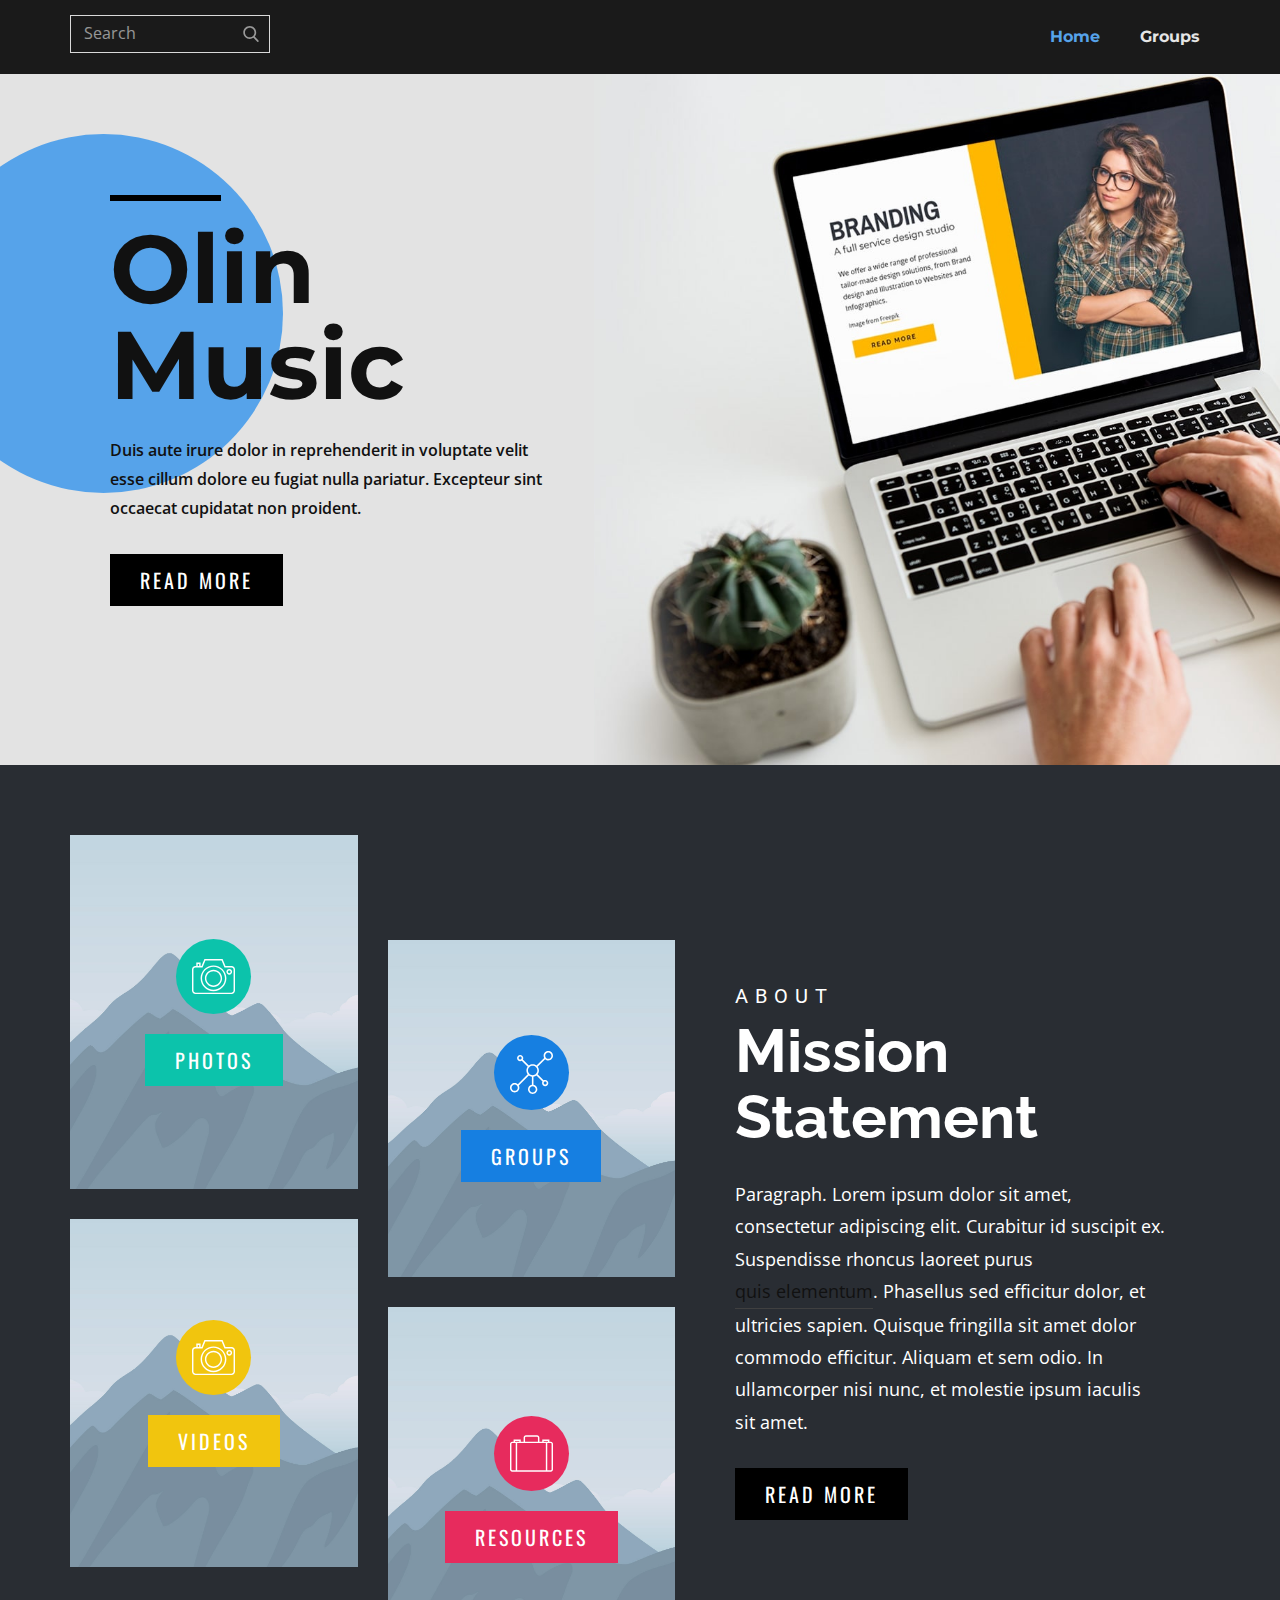
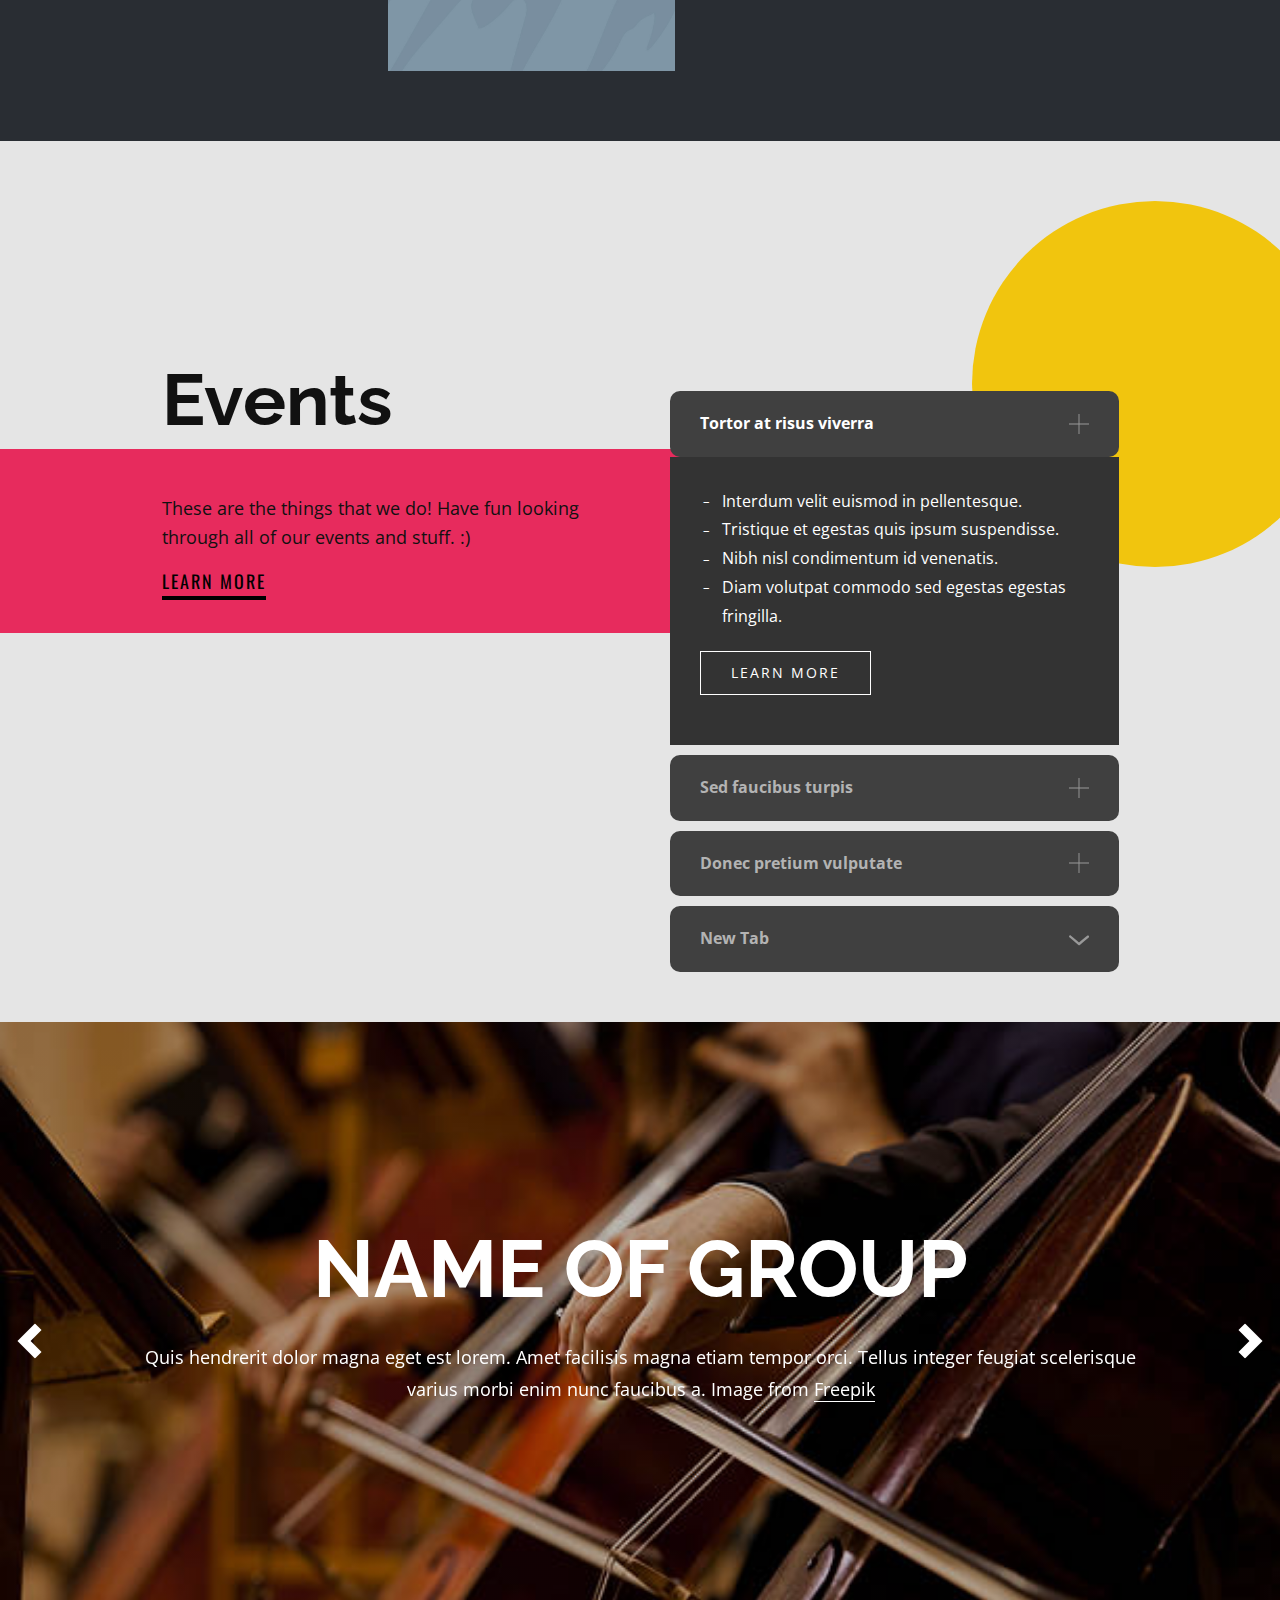
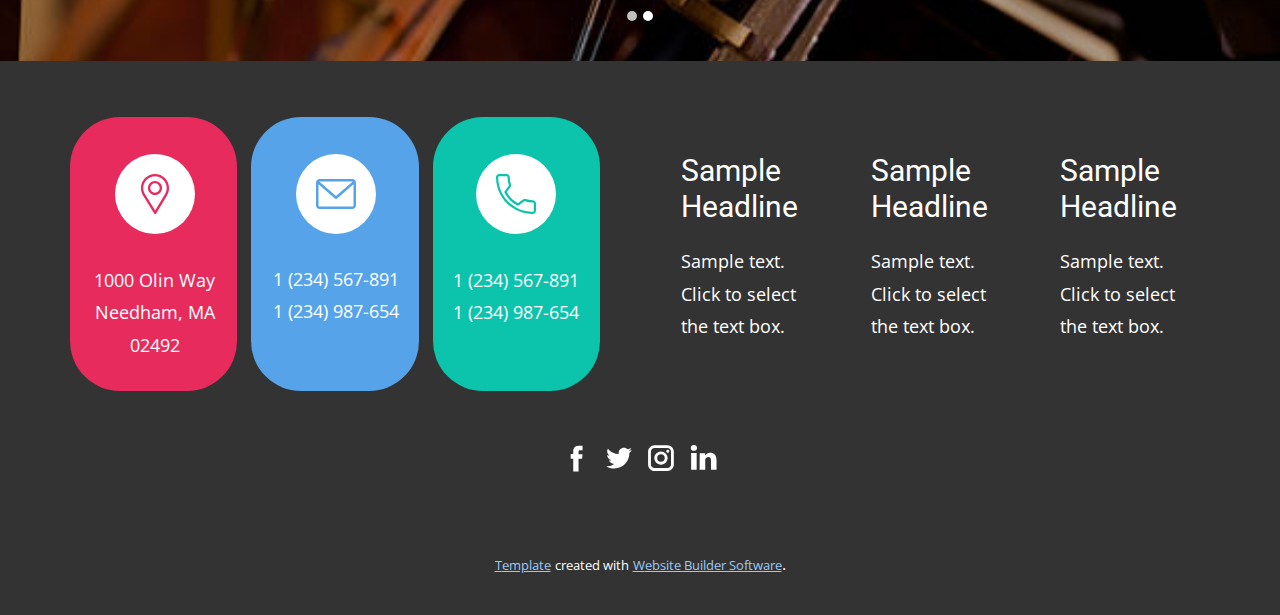
==== index.html @ 39eefe6f "Initialize website." ====
<!DOCTYPE html>
<html style="font-size: 16px;">
  <head>
    <meta name="viewport" content="width=device-width, initial-scale=1.0">
    <meta charset="utf-8">
    <meta name="keywords" content="Design Studio, Need Amazing Design?, Web Development &amp; Design, our perfect team, Branding, About&nbsp;Studio, Contact Us">
    <meta name="description" content="">
    <meta name="page_type" content="np-template-header-footer-from-plugin">
    <title>Home</title>
    <link rel="stylesheet" href="nicepage.css" media="screen">
<link rel="stylesheet" href="Home.css" media="screen">
    <script class="u-script" type="text/javascript" src="jquery.js" defer=""></script>
    <script class="u-script" type="text/javascript" src="nicepage.js" defer=""></script>
    <meta name="generator" content="Nicepage 3.16.1, nicepage.com">
    <link id="u-theme-google-font" rel="stylesheet" href="https://fonts.googleapis.com/css?family=Roboto:100,100i,300,300i,400,400i,500,500i,700,700i,900,900i|Open+Sans:300,300i,400,400i,600,600i,700,700i,800,800i">
    <link id="u-page-google-font" rel="stylesheet" href="https://fonts.googleapis.com/css?family=Montserrat:100,100i,200,200i,300,300i,400,400i,500,500i,600,600i,700,700i,800,800i,900,900i|Oswald:200,300,400,500,600,700|Raleway:100,100i,200,200i,300,300i,400,400i,500,500i,600,600i,700,700i,800,800i,900,900i">
    
    
    
    
    
    <script type="application/ld+json">{
		"@context": "http://schema.org",
		"@type": "Organization",
		"name": "Olin Music Site",
		"url": "index.html",
		"sameAs": [
				"https://www.facebook.com/OlinCollege/",
				"https://twitter.com/OlinCollege?ref_src=twsrc%5Egoogle%7Ctwcamp%5Eserp%7Ctwgr%5Eauthor",
				"https://www.instagram.com/olincollege/?hl=en",
				"https://www.linkedin.com/school/olincollege/"
		]
}</script>
    <meta property="og:title" content="Home">
    <meta property="og:type" content="website">
    <meta name="theme-color" content="#167fe1">
    <link rel="canonical" href="index.html">
    <meta property="og:url" content="index.html">
    <meta name="twitter:site" content="@">
    <meta name="twitter:card" content="summary_large_image">
    <meta name="twitter:title" content="Home">
    <meta name="twitter:description" content="Olin Music Site">
  </head>
  <body data-home-page="Home.html" data-home-page-title="Home" class="u-body"><header class="u-align-center-xs u-clearfix u-grey-90 u-header u-sticky u-header" id="sec-246e"><div class="u-clearfix u-sheet u-valign-middle-xs u-sheet-1">
        <form action="#" method="get" class="u-border-1 u-border-grey-15 u-search u-search-right u-search-1">
          <button class="u-search-button" type="submit">
            <span class="u-search-icon u-spacing-10 u-text-grey-40">
              <svg class="u-svg-link" preserveAspectRatio="xMidYMin slice" viewBox="0 0 56.966 56.966" style=""><use xmlns:xlink="http://www.w3.org/1999/xlink" xlink:href="#svg-b04b"></use></svg>
              <svg xmlns="http://www.w3.org/2000/svg" xmlns:xlink="http://www.w3.org/1999/xlink" version="1.1" id="svg-b04b" x="0px" y="0px" viewBox="0 0 56.966 56.966" style="enable-background:new 0 0 56.966 56.966;" xml:space="preserve" class="u-svg-content"><path d="M55.146,51.887L41.588,37.786c3.486-4.144,5.396-9.358,5.396-14.786c0-12.682-10.318-23-23-23s-23,10.318-23,23  s10.318,23,23,23c4.761,0,9.298-1.436,13.177-4.162l13.661,14.208c0.571,0.593,1.339,0.92,2.162,0.92  c0.779,0,1.518-0.297,2.079-0.837C56.255,54.982,56.293,53.08,55.146,51.887z M23.984,6c9.374,0,17,7.626,17,17s-7.626,17-17,17  s-17-7.626-17-17S14.61,6,23.984,6z"></path><g></g><g></g><g></g><g></g><g></g><g></g><g></g><g></g><g></g><g></g><g></g><g></g><g></g><g></g><g></g></svg>
            </span>
          </button>
          <input class="u-search-input" type="search" name="search" value="" placeholder="Search">
        </form>
        <nav class="u-align-left u-menu u-menu-dropdown u-nav-spacing-25 u-offcanvas u-menu-1" data-responsive-from="MD">
          <div class="menu-collapse u-custom-font u-font-montserrat" style="font-size: 1rem; letter-spacing: 0px; font-weight: 700;">
            <a class="u-button-style u-custom-active-border-color u-custom-border u-custom-border-color u-custom-borders u-custom-hover-border-color u-custom-left-right-menu-spacing u-custom-padding-bottom u-custom-text-active-color u-custom-text-color u-custom-text-hover-color u-custom-top-bottom-menu-spacing u-nav-link" href="#" style="font-size: calc(1em + 2px); color: rgb(255, 255, 255) !important; height: 18px;">
              <svg class="u-svg-link" preserveAspectRatio="xMidYMin slice" viewBox="0 0 124 124" style=""><use xmlns:xlink="http://www.w3.org/1999/xlink" xlink:href="#svg-5323"></use></svg>
              <svg class="u-svg-content" viewBox="0 0 124 124" x="0px" y="0px" id="svg-5323" style="enable-background:new 0 0 124 124;"><g><path d="M112,6H12C5.4,6,0,11.4,0,18s5.4,12,12,12h100c6.6,0,12-5.4,12-12S118.6,6,112,6z"></path><path d="M112,50H12C5.4,50,0,55.4,0,62c0,6.6,5.4,12,12,12h100c6.6,0,12-5.4,12-12C124,55.4,118.6,50,112,50z"></path><path d="M112,94H12c-6.6,0-12,5.4-12,12s5.4,12,12,12h100c6.6,0,12-5.4,12-12S118.6,94,112,94z"></path>
</g></svg>
            </a>
          </div>
          <div class="u-custom-menu u-nav-container">
            <ul class="u-custom-font u-font-montserrat u-nav u-spacing-20 u-unstyled u-nav-1"><li class="u-nav-item"><a class="u-border-active-palette-1-base u-border-hover-palette-1-base u-button-style u-nav-link u-text-active-palette-1-light-1 u-text-grey-10 u-text-hover-palette-2-base" href="Home.html" style="padding: 10px;">Home</a>
</li><li class="u-nav-item"><a class="u-border-active-palette-1-base u-border-hover-palette-1-base u-button-style u-nav-link u-text-active-palette-1-light-1 u-text-grey-10 u-text-hover-palette-2-base" href="Groups.html" style="padding: 10px;">Groups</a>
</li></ul>
          </div>
          <div class="u-custom-menu u-nav-container-collapse">
            <div class="u-align-center u-black u-container-style u-inner-container-layout u-opacity u-opacity-95 u-sidenav">
              <div class="u-sidenav-overflow">
                <div class="u-menu-close"></div>
                <ul class="u-align-center u-nav u-popupmenu-items u-unstyled u-nav-2"><li class="u-nav-item"><a class="u-button-style u-nav-link" href="Home.html" style="padding: 10px;">Home</a>
</li><li class="u-nav-item"><a class="u-button-style u-nav-link" href="Groups.html" style="padding: 10px;">Groups</a>
</li></ul>
              </div>
            </div>
            <div class="u-black u-menu-overlay u-opacity u-opacity-70"></div>
          </div>
        </nav>
      </div></header>
    <section class="u-clearfix u-image u-valign-middle u-section-1" id="carousel_5443">
      <div class="u-palette-1-light-1 u-shape u-shape-circle u-shape-1"></div>
      <div class="u-clearfix u-layout-wrap u-layout-wrap-1">
        <div class="u-layout">
          <div class="u-layout-row">
            <div class="u-align-left u-container-style u-layout-cell u-left-cell u-size-26 u-layout-cell-1">
              <div class="u-container-layout u-container-layout-1">
                <div class="u-border-6 u-border-black u-line u-line-horizontal u-line-1"></div>
                <h1 class="u-custom-font u-font-montserrat u-text u-title u-text-1">Olin Music</h1>
                <p class="u-text u-text-2"> Duis aute irure dolor in reprehenderit in voluptate velit esse cillum dolore eu fugiat nulla pariatur. Excepteur sint occaecat cupidatat non proident.</p>
                <a href="https://nicepage.com/c/industrial-website-templates" class="u-black u-btn u-button-style u-custom-font u-font-oswald u-hover-palette-3-base u-btn-1">read more</a>
              </div>
            </div>
            <div class="u-container-style u-image u-layout-cell u-right-cell u-size-34 u-image-1">
              <div class="u-container-layout u-container-layout-2"></div>
            </div>
          </div>
        </div>
      </div>
    </section>
    <section class="u-align-left u-clearfix u-palette-5-dark-3 u-valign-middle-lg u-valign-middle-xl u-valign-middle-xs u-section-2" id="carousel_8fb6">
      <div class="u-align-left u-container-style u-group u-group-1">
        <div class="u-container-layout u-valign-bottom-md u-valign-bottom-sm u-valign-bottom-xs u-valign-middle-lg u-valign-middle-xl u-container-layout-1">
          <h5 class="u-text u-text-1">about</h5>
          <h2 class="u-text u-text-2">Mission Statement</h2>
          <p class="u-text u-text-3">Paragraph. Lorem ipsum dolor sit amet, consectetur adipiscing elit. Curabitur id suscipit ex. Suspendisse rhoncus laoreet purus <a href="https://nicepage.com/wordpress-themes" class="u-border-1 u-border-grey-75 u-border-hover-palette-1-base u-btn u-button-style u-none u-text-body-color u-btn-1">quis elementum</a>. Phasellus sed efficitur dolor, et ultricies sapien. Quisque fringilla sit amet dolor commodo efficitur.
                Aliquam et sem odio. In ullamcorper nisi nunc, et molestie ipsum iaculis sit amet. 
          </p>
          <a href="https://nicepage.com/k/prescription-medicine-html-templates" class="u-black u-btn u-button-style u-custom-font u-font-oswald u-hover-palette-3-base u-btn-2">read more</a>
        </div>
      </div>
      <div class="u-clearfix u-gutter-30 u-layout-wrap u-layout-wrap-1">
        <div class="u-gutter-0 u-layout">
          <div class="u-layout-row">
            <div class="u-size-30">
              <div class="u-layout-col">
                <div class="u-align-center u-container-style u-image u-layout-cell u-right-cell u-size-20 u-size-30-md u-image-1" data-image-width="2000" data-image-height="1333">
                  <div class="u-container-layout u-valign-middle u-container-layout-2"><span class="u-icon u-icon-circle u-palette-4-base u-spacing-16 u-icon-1"><svg class="u-svg-link" preserveAspectRatio="xMidYMin slice" viewBox="0 0 60 60" style=""><use xmlns:xlink="http://www.w3.org/1999/xlink" xlink:href="#svg-2410"></use></svg><svg xmlns="http://www.w3.org/2000/svg" xmlns:xlink="http://www.w3.org/1999/xlink" version="1.1" xml:space="preserve" class="u-svg-content" viewBox="0 0 60 60" x="0px" y="0px" id="svg-2410" style="enable-background:new 0 0 60 60;"><g><path d="M55.201,15.5h-8.524l-4-10H17.323l-4,10H12v-5H6v5H4.799C2.152,15.5,0,17.652,0,20.299v29.368
		C0,52.332,2.168,54.5,4.833,54.5h50.334c2.665,0,4.833-2.168,4.833-4.833V20.299C60,17.652,57.848,15.5,55.201,15.5z M8,12.5h2v3H8
		V12.5z M58,49.667c0,1.563-1.271,2.833-2.833,2.833H4.833C3.271,52.5,2,51.229,2,49.667V20.299C2,18.756,3.256,17.5,4.799,17.5H6h6
		h2.677l4-10h22.646l4,10h9.878c1.543,0,2.799,1.256,2.799,2.799V49.667z"></path><path d="M30,14.5c-9.925,0-18,8.075-18,18s8.075,18,18,18s18-8.075,18-18S39.925,14.5,30,14.5z M30,48.5c-8.822,0-16-7.178-16-16
		s7.178-16,16-16s16,7.178,16,16S38.822,48.5,30,48.5z"></path><path d="M30,20.5c-6.617,0-12,5.383-12,12s5.383,12,12,12s12-5.383,12-12S36.617,20.5,30,20.5z M30,42.5c-5.514,0-10-4.486-10-10
		s4.486-10,10-10s10,4.486,10,10S35.514,42.5,30,42.5z"></path><path d="M52,19.5c-2.206,0-4,1.794-4,4s1.794,4,4,4s4-1.794,4-4S54.206,19.5,52,19.5z M52,25.5c-1.103,0-2-0.897-2-2s0.897-2,2-2
		s2,0.897,2,2S53.103,25.5,52,25.5z"></path>
</g></svg></span>
                    <a href="https://nicepage.com/k/prescription-medicine-html-templates" class="u-btn u-button-style u-custom-font u-font-oswald u-hover-black u-palette-4-base u-btn-3">Photos</a>
                  </div>
                </div>
                <div class="u-align-center u-container-style u-image u-layout-cell u-right-cell u-size-20 u-size-30-md u-image-2" data-image-width="2000" data-image-height="1333">
                  <div class="u-container-layout u-valign-middle u-container-layout-3"><span class="u-align-center u-icon u-icon-circle u-palette-3-base u-spacing-16 u-text-body-alt-color u-icon-2"><svg class="u-svg-link" preserveAspectRatio="xMidYMin slice" viewBox="0 0 60 60" style=""><use xmlns:xlink="http://www.w3.org/1999/xlink" xlink:href="#svg-2968"></use></svg><svg xmlns="http://www.w3.org/2000/svg" xmlns:xlink="http://www.w3.org/1999/xlink" version="1.1" xml:space="preserve" class="u-svg-content" viewBox="0 0 60 60" x="0px" y="0px" id="svg-2968" style="enable-background:new 0 0 60 60;"><g><path d="M55.201,15.5h-8.524l-4-10H17.323l-4,10H12v-5H6v5H4.799C2.152,15.5,0,17.652,0,20.299v29.368
		C0,52.332,2.168,54.5,4.833,54.5h50.334c2.665,0,4.833-2.168,4.833-4.833V20.299C60,17.652,57.848,15.5,55.201,15.5z M8,12.5h2v3H8
		V12.5z M58,49.667c0,1.563-1.271,2.833-2.833,2.833H4.833C3.271,52.5,2,51.229,2,49.667V20.299C2,18.756,3.256,17.5,4.799,17.5H6h6
		h2.677l4-10h22.646l4,10h9.878c1.543,0,2.799,1.256,2.799,2.799V49.667z"></path><path d="M30,14.5c-9.925,0-18,8.075-18,18s8.075,18,18,18s18-8.075,18-18S39.925,14.5,30,14.5z M30,48.5c-8.822,0-16-7.178-16-16
		s7.178-16,16-16s16,7.178,16,16S38.822,48.5,30,48.5z"></path><path d="M30,20.5c-6.617,0-12,5.383-12,12s5.383,12,12,12s12-5.383,12-12S36.617,20.5,30,20.5z M30,42.5c-5.514,0-10-4.486-10-10
		s4.486-10,10-10s10,4.486,10,10S35.514,42.5,30,42.5z"></path><path d="M52,19.5c-2.206,0-4,1.794-4,4s1.794,4,4,4s4-1.794,4-4S54.206,19.5,52,19.5z M52,25.5c-1.103,0-2-0.897-2-2s0.897-2,2-2
		s2,0.897,2,2S53.103,25.5,52,25.5z"></path>
</g></svg></span>
                    <a href="https://nicepage.com/k/prescription-medicine-html-templates" class="u-btn u-button-style u-custom-font u-font-oswald u-hover-black u-palette-3-base u-text-body-alt-color u-btn-4">Videos</a>
                  </div>
                </div>
                <div class="u-container-style u-hidden-sm u-hidden-xs u-layout-cell u-right-cell u-size-20 u-size-60-md u-layout-cell-3">
                  <div class="u-container-layout u-container-layout-4"></div>
                </div>
              </div>
            </div>
            <div class="u-size-30">
              <div class="u-layout-col">
                <div class="u-container-style u-hidden-sm u-hidden-xs u-layout-cell u-left-cell u-size-20 u-size-30-md u-layout-cell-4">
                  <div class="u-container-layout u-container-layout-5"></div>
                </div>
                <div class="u-align-center u-container-style u-image u-layout-cell u-left-cell u-size-20 u-size-30-md u-image-3" data-image-width="2000" data-image-height="1333">
                  <div class="u-container-layout u-valign-middle u-container-layout-6"><span class="u-icon u-icon-circle u-palette-1-base u-spacing-16 u-icon-3"><svg class="u-svg-link" preserveAspectRatio="xMidYMin slice" viewBox="0 0 55 55" style=""><use xmlns:xlink="http://www.w3.org/1999/xlink" xlink:href="#svg-12a3"></use></svg><svg xmlns="http://www.w3.org/2000/svg" xmlns:xlink="http://www.w3.org/1999/xlink" version="1.1" xml:space="preserve" class="u-svg-content" viewBox="0 0 55 55" x="0px" y="0px" id="svg-12a3" style="enable-background:new 0 0 55 55;"><path d="M49,0c-3.309,0-6,2.691-6,6c0,1.035,0.263,2.009,0.726,2.86l-9.829,9.829C32.542,17.634,30.846,17,29,17
	s-3.542,0.634-4.898,1.688l-7.669-7.669C16.785,10.424,17,9.74,17,9c0-2.206-1.794-4-4-4S9,6.794,9,9s1.794,4,4,4
	c0.74,0,1.424-0.215,2.019-0.567l7.669,7.669C21.634,21.458,21,23.154,21,25s0.634,3.542,1.688,4.897L10.024,42.562
	C8.958,41.595,7.549,41,6,41c-3.309,0-6,2.691-6,6s2.691,6,6,6s6-2.691,6-6c0-1.035-0.263-2.009-0.726-2.86l12.829-12.829
	c1.106,0.86,2.44,1.436,3.898,1.619v10.16c-2.833,0.478-5,2.942-5,5.91c0,3.309,2.691,6,6,6s6-2.691,6-6c0-2.967-2.167-5.431-5-5.91
	v-10.16c1.458-0.183,2.792-0.759,3.898-1.619l7.669,7.669C41.215,39.576,41,40.26,41,41c0,2.206,1.794,4,4,4s4-1.794,4-4
	s-1.794-4-4-4c-0.74,0-1.424,0.215-2.019,0.567l-7.669-7.669C36.366,28.542,37,26.846,37,25s-0.634-3.542-1.688-4.897l9.665-9.665
	C46.042,11.405,47.451,12,49,12c3.309,0,6-2.691,6-6S52.309,0,49,0z M11,9c0-1.103,0.897-2,2-2s2,0.897,2,2s-0.897,2-2,2
	S11,10.103,11,9z M6,51c-2.206,0-4-1.794-4-4s1.794-4,4-4s4,1.794,4,4S8.206,51,6,51z M33,49c0,2.206-1.794,4-4,4s-4-1.794-4-4
	s1.794-4,4-4S33,46.794,33,49z M29,31c-3.309,0-6-2.691-6-6s2.691-6,6-6s6,2.691,6,6S32.309,31,29,31z M47,41c0,1.103-0.897,2-2,2
	s-2-0.897-2-2s0.897-2,2-2S47,39.897,47,41z M49,10c-2.206,0-4-1.794-4-4s1.794-4,4-4s4,1.794,4,4S51.206,10,49,10z"></path></svg></span>
                    <a href="Groups.html" data-page-id="85501707" class="u-btn u-button-style u-custom-font u-font-oswald u-hover-black u-palette-1-base u-btn-5">Groups</a>
                  </div>
                </div>
                <div class="u-align-left u-container-style u-image u-layout-cell u-left-cell u-size-20 u-size-60-md u-image-4" data-image-width="2000" data-image-height="1333">
                  <div class="u-container-layout u-valign-middle u-container-layout-7"><span class="u-icon u-icon-circle u-palette-2-base u-spacing-16 u-icon-4"><svg class="u-svg-link" preserveAspectRatio="xMidYMin slice" viewBox="0 0 60 60" style=""><use xmlns:xlink="http://www.w3.org/1999/xlink" xlink:href="#svg-1bd0"></use></svg><svg xmlns="http://www.w3.org/2000/svg" xmlns:xlink="http://www.w3.org/1999/xlink" version="1.1" xml:space="preserve" class="u-svg-content" viewBox="0 0 60 60" x="0px" y="0px" id="svg-1bd0" style="enable-background:new 0 0 60 60;"><path d="M56.99,13.5H55v-3H45v3h-4V7.706C41,5.938,39.562,4.5,37.794,4.5H22.206C20.438,4.5,19,5.938,19,7.706V13.5h-4v-3H5v3H3.01  C1.351,13.5,0,14.851,0,16.51v35.98c0,1.659,1.351,3.01,3.01,3.01h53.98c1.659,0,3.01-1.351,3.01-3.01V16.51  C60,14.851,58.649,13.5,56.99,13.5z M47,12.5h6v1h-6V12.5z M21,7.706C21,7.041,21.541,6.5,22.206,6.5h15.588  C38.459,6.5,39,7.041,39,7.706V13.5H21V7.706z M19,15.5h22h4h5v38H10v-38h5H19z M7,12.5h6v1H7V12.5z M2,52.49V16.51  c0-0.557,0.453-1.01,1.01-1.01H5h3v38H3.01C2.453,53.5,2,53.047,2,52.49z M58,52.49c0,0.557-0.453,1.01-1.01,1.01H52v-38h3h1.99  c0.557,0,1.01,0.453,1.01,1.01V52.49z"></path></svg></span>
                    <a href="https://nicepage.com/k/prescription-medicine-html-templates" class="u-btn u-button-style u-custom-font u-font-oswald u-hover-black u-palette-2-base u-btn-6">Resources</a>
                  </div>
                </div>
              </div>
            </div>
          </div>
        </div>
      </div>
    </section>
    <section class="u-align-center u-clearfix u-grey-10 u-section-3" id="carousel_b603">
      <div class="u-clearfix u-sheet u-sheet-1">
        <div class="u-palette-3-base u-shape u-shape-circle u-shape-1"></div>
        <div class="u-clearfix u-layout-wrap u-layout-wrap-1">
          <div class="u-layout">
            <div class="u-layout-row">
              <div class="u-align-left u-container-style u-layout-cell u-right-cell u-size-30 u-layout-cell-1">
                <div class="u-container-layout u-container-layout-1">
                  <h1 class="u-custom-font u-font-raleway u-text u-title u-text-1">Events<br>
                  </h1>
                  <div class="u-expanded-width-sm u-expanded-width-xs u-palette-2-base u-shape u-shape-rectangle u-shape-2"></div>
                  <p class="u-text u-text-2">These are the things that we do! Have fun looking through all of our events and stuff. :)<br>
                    <br>
                  </p>
                  <a href="https://nicepage.com/c/art-design-website-templates" class="u-active-none u-border-4 u-border-black u-btn u-btn-rectangle u-button-style u-custom-font u-font-oswald u-hover-none u-none u-btn-1">learn more</a>
                </div>
              </div>
              <div class="u-container-style u-layout-cell u-left-cell u-size-30 u-layout-cell-2">
                <div class="u-container-layout u-valign-top-sm u-valign-top-xs u-container-layout-2">
                  <div class="u-accordion u-spacing-10 u-accordion-1">
                    <div class="u-accordion-item">
                      <a class="active u-accordion-link u-active-grey-75 u-button-style u-grey-75 u-hover-grey-70 u-radius-10 u-text-active-white u-text-grey-30 u-text-hover-white u-accordion-link-1" id="link-accordion-0781" aria-controls="accordion-0781" aria-selected="true">
                        <span class="u-accordion-link-text">Tortor at risus viverra</span><span class="u-accordion-link-icon u-icon u-text-grey-40 u-icon-1"><svg class="u-svg-link" preserveAspectRatio="xMidYMin slice" viewBox="0 0 42 42" style=""><use xmlns:xlink="http://www.w3.org/1999/xlink" xlink:href="#svg-3644"></use></svg><svg xmlns="http://www.w3.org/2000/svg" xmlns:xlink="http://www.w3.org/1999/xlink" version="1.1" xml:space="preserve" class="u-svg-content" viewBox="0 0 42 42" x="0px" y="0px" id="svg-3644" style="enable-background:new 0 0 42 42;"><polygon points="42,20 22,20 22,0 20,0 20,20 0,20 0,22 20,22 20,42 22,42 22,22 42,22 "></polygon></svg></span>
                      </a>
                      <div class="u-accordion-active u-accordion-pane u-container-style u-grey-80 u-accordion-pane-1" id="accordion-0781" aria-labelledby="link-accordion-0781">
                        <div class="u-container-layout u-container-layout-3">
                          <ul class="u-custom-list u-text u-text-3">
                            <li>
                              <div class="u-list-icon">
                                <div xmlns="http://www.w3.org/2000/svg" xmlns:xlink="http://www.w3.org/1999/xlink" version="1.1" xml:space="preserve" class="u-svg-content">–</div>
                              </div>Interdum velit euismod in pellentesque. 
                            </li>
                            <li>
                              <div class="u-list-icon">
                                <div xmlns="http://www.w3.org/2000/svg" xmlns:xlink="http://www.w3.org/1999/xlink" version="1.1" xml:space="preserve" class="u-svg-content">–</div>
                              </div>Tristique et egestas quis ipsum suspendisse. 
                            </li>
                            <li>
                              <div class="u-list-icon">
                                <div xmlns="http://www.w3.org/2000/svg" xmlns:xlink="http://www.w3.org/1999/xlink" version="1.1" xml:space="preserve" class="u-svg-content">–</div>
                              </div>Nibh nisl condimentum id venenatis. 
                            </li>
                            <li>
                              <div class="u-list-icon">
                                <div xmlns="http://www.w3.org/2000/svg" xmlns:xlink="http://www.w3.org/1999/xlink" version="1.1" xml:space="preserve" class="u-svg-content">–</div>
                              </div>Diam volutpat commodo sed egestas egestas fringilla. 
                            </li>
                          </ul>
                          <a href="#" class="u-active-white u-border-1 u-border-active-white u-border-hover-white u-border-white u-btn u-button-style u-hover-white u-none u-text-active-grey-70 u-text-body-alt-color u-text-hover-grey-70 u-btn-2">learn more</a>
                        </div>
                      </div>
                    </div>
                    <div class="u-accordion-item">
                      <a class="u-accordion-link u-active-grey-75 u-button-style u-grey-75 u-hover-grey-70 u-radius-10 u-text-active-white u-text-grey-30 u-text-hover-white u-accordion-link-2" id="link-accordion-4c47" aria-controls="accordion-4c47" aria-selected="false">
                        <span class="u-accordion-link-text">Sed faucibus turpis</span><span class="u-accordion-link-icon u-icon u-text-grey-40 u-icon-2"><svg class="u-svg-link" preserveAspectRatio="xMidYMin slice" viewBox="0 0 42 42" style=""><use xmlns:xlink="http://www.w3.org/1999/xlink" xlink:href="#svg-9d52"></use></svg><svg xmlns="http://www.w3.org/2000/svg" xmlns:xlink="http://www.w3.org/1999/xlink" version="1.1" xml:space="preserve" class="u-svg-content" viewBox="0 0 42 42" x="0px" y="0px" id="svg-9d52" style="enable-background:new 0 0 42 42;"><polygon points="42,20 22,20 22,0 20,0 20,20 0,20 0,22 20,22 20,42 22,42 22,22 42,22 "></polygon></svg></span>
                      </a>
                      <div class="u-accordion-pane u-container-style u-grey-80 u-accordion-pane-2" id="accordion-4c47" aria-labelledby="link-accordion-4c47">
                        <div class="u-container-layout u-container-layout-4">
                          <p class="u-text u-text-4">V<span style="font-weight: 700;"></span>oluptate velit esse cillum dolore eu fugiat nulla pariatur. Excepteur sint occaecat cupidatat non proident, sunt in culpa qui officia deserunt mollit anim id est laborum. 
                          </p>
                          <ul class="u-custom-list u-text u-text-5">
                            <li>
                              <div class="u-list-icon">
                                <div xmlns="http://www.w3.org/2000/svg" xmlns:xlink="http://www.w3.org/1999/xlink" version="1.1" xml:space="preserve" class="u-svg-content">–</div>
                              </div>Interdum velit euismod in pellentesque. 
                            </li>
                            <li>
                              <div class="u-list-icon">
                                <div xmlns="http://www.w3.org/2000/svg" xmlns:xlink="http://www.w3.org/1999/xlink" version="1.1" xml:space="preserve" class="u-svg-content">–</div>
                              </div>Tristique et egestas quis ipsum suspendisse. 
                            </li>
                            <li>
                              <div class="u-list-icon">
                                <div xmlns="http://www.w3.org/2000/svg" xmlns:xlink="http://www.w3.org/1999/xlink" version="1.1" xml:space="preserve" class="u-svg-content">–</div>
                              </div>Nibh nisl condimentum id venenatis. 
                            </li>
                            <li>
                              <div class="u-list-icon">
                                <div xmlns="http://www.w3.org/2000/svg" xmlns:xlink="http://www.w3.org/1999/xlink" version="1.1" xml:space="preserve" class="u-svg-content">–</div>
                              </div>Diam volutpat commodo sed egestas egestas fringilla. 
                            </li>
                          </ul>
                        </div>
                      </div>
                    </div>
                    <div class="u-accordion-item">
                      <a class="u-accordion-link u-active-grey-75 u-button-style u-grey-75 u-hover-grey-70 u-radius-10 u-text-active-white u-text-grey-30 u-text-hover-white u-accordion-link-3" id="link-accordion-a910" aria-controls="accordion-a910" aria-selected="false">
                        <span class="u-accordion-link-text">Donec pretium vulputate</span><span class="u-accordion-link-icon u-icon u-text-grey-40 u-icon-3"><svg class="u-svg-link" preserveAspectRatio="xMidYMin slice" viewBox="0 0 42 42" style=""><use xmlns:xlink="http://www.w3.org/1999/xlink" xlink:href="#svg-a2e5"></use></svg><svg xmlns="http://www.w3.org/2000/svg" xmlns:xlink="http://www.w3.org/1999/xlink" version="1.1" xml:space="preserve" class="u-svg-content" viewBox="0 0 42 42" x="0px" y="0px" id="svg-a2e5" style="enable-background:new 0 0 42 42;"><polygon points="42,20 22,20 22,0 20,0 20,20 0,20 0,22 20,22 20,42 22,42 22,22 42,22 "></polygon></svg></span>
                      </a>
                      <div class="u-accordion-pane u-container-style u-grey-80 u-accordion-pane-3" id="accordion-a910" aria-labelledby="link-accordion-a910">
                        <div class="u-container-layout u-valign-top u-container-layout-5">
                          <p class="u-text u-text-6">Sample text. Click to select the text box. Click again or double click to start editing the text. Duis aute irure dolor in reprehenderit in voluptate velit esse cillum dolore eu fugiat nulla pariatur. Excepteur sint occaecat cupidatat non proident, sunt in culpa qui officia deserunt mollit anim id est laborum.</p>
                        </div>
                      </div>
                    </div>
                    <div class="u-accordion-item">
                      <a class="u-accordion-link u-active-grey-75 u-button-style u-grey-75 u-hover-grey-70 u-radius-10 u-text-active-white u-text-grey-30 u-text-hover-white u-accordion-link-4" id="link-accordion-15b8" aria-controls="accordion-15b8" aria-selected="false">
                        <span class="u-accordion-link-text">New Tab</span><span class="u-accordion-link-icon u-icon u-text-grey-40 u-icon-4"><svg class="u-svg-link" preserveAspectRatio="xMidYMin slice" viewBox="0 0 16 16" style=""><use xmlns:xlink="http://www.w3.org/1999/xlink" xlink:href="#svg-f819"></use></svg><svg class="u-svg-content" viewBox="0 0 16 16" x="0px" y="0px" id="svg-f819"><path d="M8,10.7L1.6,5.3c-0.4-0.4-1-0.4-1.3,0c-0.4,0.4-0.4,0.9,0,1.3l7.2,6.1c0.1,0.1,0.4,0.2,0.6,0.2s0.4-0.1,0.6-0.2l7.1-6
	c0.4-0.4,0.4-0.9,0-1.3c-0.4-0.4-1-0.4-1.3,0L8,10.7z"></path></svg></span>
                      </a>
                      <div class="u-accordion-pane u-container-style u-grey-80 u-accordion-pane-4" id="accordion-15b8" aria-labelledby="link-accordion-15b8">
                        <div class="u-container-layout u-container-layout-6"></div>
                      </div>
                    </div>
                  </div>
                </div>
              </div>
            </div>
          </div>
        </div>
      </div>
    </section>
    <section class="u-align-center u-clearfix u-section-4" id="carousel_53b6">
      <div id="carousel-bd35" data-interval="5000" data-u-ride="carousel" class="u-carousel u-expanded-width u-slider u-slider-1">
        <ol class="u-absolute-hcenter u-carousel-indicators u-carousel-indicators-1">
          <li data-u-target="#carousel-bd35" class="u-active u-active-grey-25 u-shape-circle u-white" data-u-slide-to="0" style="width: 10px; height: 10px;"></li>
          <li data-u-target="#carousel-bd35" class="u-active-grey-25 u-shape-circle u-white" data-u-slide-to="1" style="width: 10px; height: 10px;"></li>
        </ol>
        <div class="u-carousel-inner" role="listbox">
          <div class="u-active u-align-center u-carousel-item u-container-style u-image u-shading u-slide u-image-1" data-image-width="612" data-image-height="408">
            <div class="u-container-layout u-valign-middle u-container-layout-1">
              <div class="u-container-style u-group u-shape-rectangle u-group-1" data-animation-name="fadeIn" data-animation-duration="1000" data-animation-delay="0" data-animation-direction="Up">
                <div class="u-container-layout u-valign-top u-container-layout-2">
                  <h2 class="u-align-center u-text u-text-body-alt-color u-text-1">Name of group</h2>
                  <p class="u-align-center u-text u-text-2">Quis hendrerit dolor magna eget est lorem. Amet facilisis magna etiam tempor orci. Tellus integer feugiat scelerisque varius morbi enim nunc faucibus a. Image from <a href="https://nicepage.com/k/youtube-website-templates" class="u-active-none u-border-1 u-border-white u-btn u-button-link u-button-style u-hover-none u-none u-text-body-alt-color u-btn-1" target="_blank">Freepik</a>
                  </p>
                </div>
              </div>
            </div>
          </div>
          <div class="u-align-center u-carousel-item u-container-style u-expanded-width u-image u-shading u-slide u-image-2" data-image-width="1980" data-image-height="990">
            <div class="u-container-layout u-valign-middle u-container-layout-3">
              <div class="u-container-style u-group u-shape-rectangle u-group-2" data-animation-name="fadeIn" data-animation-duration="1000" data-animation-delay="1000" data-animation-direction="Up">
                <div class="u-container-layout u-valign-top u-container-layout-4">
                  <h2 class="u-align-center u-text u-text-body-alt-color u-text-3">Group event</h2>
                  <p class="u-align-center u-text u-text-4">Quis hendrerit dolor magna eget est lorem. Amet facilisis magna etiam tempor orci. Tellus integer feugiat scelerisque varius morbi enim nunc faucibus a.&nbsp;. Image from <a href="https://freepik.com/photos/backround" class="u-active-none u-border-1 u-border-white u-btn u-button-link u-button-style u-hover-none u-none u-text-body-alt-color u-btn-2">Freepik</a>
                  </p>
                </div>
              </div>
            </div>
          </div>
        </div>
        <a class="u-absolute-vcenter u-carousel-control u-carousel-control-prev u-spacing-12 u-text-body-alt-color u-carousel-control-1" href="#carousel-bd35" role="button" data-u-slide="prev">
          <span aria-hidden="true">
            <svg viewBox="0 0 8 8"><path d="M5.25 0l-4 4 4 4 1.5-1.5-2.5-2.5 2.5-2.5-1.5-1.5z"></path></svg>
          </span>
          <span class="sr-only">
            <svg viewBox="0 0 8 8"><path d="M5.25 0l-4 4 4 4 1.5-1.5-2.5-2.5 2.5-2.5-1.5-1.5z"></path></svg>
          </span>
        </a>
        <a class="u-absolute-vcenter u-carousel-control u-carousel-control-next u-spacing-12 u-text-body-alt-color u-carousel-control-2" href="#carousel-bd35" role="button" data-u-slide="next">
          <span aria-hidden="true">
            <svg viewBox="0 0 8 8"><path d="M2.75 0l-1.5 1.5 2.5 2.5-2.5 2.5 1.5 1.5 4-4-4-4z"></path></svg>
          </span>
          <span class="sr-only">
            <svg viewBox="0 0 8 8"><path d="M2.75 0l-1.5 1.5 2.5 2.5-2.5 2.5 1.5 1.5 4-4-4-4z"></path></svg>
          </span>
        </a>
      </div>
    </section>
    
    
    <footer class="u-align-center-md u-align-center-sm u-align-center-xs u-clearfix u-footer u-grey-80" id="sec-095c"><div class="u-clearfix u-sheet u-sheet-1">
        <div class="u-clearfix u-gutter-14 u-layout-wrap u-layout-wrap-1">
          <div class="u-gutter-0 u-layout">
            <div class="u-layout-row">
              <div class="u-container-style u-layout-cell u-left-cell u-palette-2-base u-radius-50 u-shape-round u-size-20 u-layout-cell-1">
                <div class="u-container-layout u-container-layout-1"><span class="u-icon u-icon-circle u-spacing-20 u-text-palette-2-base u-white u-icon-1"><svg class="u-svg-link" preserveAspectRatio="xMidYMin slice" viewBox="0 0 512 512" style=""><use xmlns:xlink="http://www.w3.org/1999/xlink" xlink:href="#svg-9534"></use></svg><svg id="svg-9534" x="0px" y="0px" viewBox="0 0 512 512" style="enable-background:new 0 0 512 512;" class="u-svg-content"><g><g><path d="M256,0C156.748,0,76,80.748,76,180c0,33.534,9.289,66.26,26.869,94.652l142.885,230.257    c2.737,4.411,7.559,7.091,12.745,7.091c0.04,0,0.079,0,0.119,0c5.231-0.041,10.063-2.804,12.75-7.292L410.611,272.22    C427.221,244.428,436,212.539,436,180C436,80.748,355.252,0,256,0z M384.866,256.818L258.272,468.186l-129.905-209.34    C113.734,235.214,105.8,207.95,105.8,180c0-82.71,67.49-150.2,150.2-150.2S406.1,97.29,406.1,180    C406.1,207.121,398.689,233.688,384.866,256.818z"></path>
</g>
</g><g><g><path d="M256,90c-49.626,0-90,40.374-90,90c0,49.309,39.717,90,90,90c50.903,0,90-41.233,90-90C346,130.374,305.626,90,256,90z     M256,240.2c-33.257,0-60.2-27.033-60.2-60.2c0-33.084,27.116-60.2,60.2-60.2s60.1,27.116,60.1,60.2    C316.1,212.683,289.784,240.2,256,240.2z"></path>
</g>
</g><g></g><g></g><g></g><g></g><g></g><g></g><g></g><g></g><g></g><g></g><g></g><g></g><g></g><g></g><g></g></svg></span>
                  <p class="u-align-center u-text u-text-1">1000 Olin Way<br>Needham, MA 02492
                  </p>
                </div>
              </div>
              <div class="u-container-style u-layout-cell u-palette-1-light-1 u-radius-50 u-shape-round u-size-20 u-layout-cell-2">
                <div class="u-container-layout u-container-layout-2"><span class="u-icon u-icon-circle u-spacing-20 u-text-palette-1-light-1 u-white u-icon-2"><svg class="u-svg-link" preserveAspectRatio="xMidYMin slice" viewBox="0 0 479.058 479.058" style=""><use xmlns:xlink="http://www.w3.org/1999/xlink" xlink:href="#svg-6af8"></use></svg><svg id="svg-6af8" viewBox="0 0 479.058 479.058" class="u-svg-content"><path d="m434.146 59.882h-389.234c-24.766 0-44.912 20.146-44.912 44.912v269.47c0 24.766 20.146 44.912 44.912 44.912h389.234c24.766 0 44.912-20.146 44.912-44.912v-269.47c0-24.766-20.146-44.912-44.912-44.912zm0 29.941c2.034 0 3.969.422 5.738 1.159l-200.355 173.649-200.356-173.649c1.769-.736 3.704-1.159 5.738-1.159zm0 299.411h-389.234c-8.26 0-14.971-6.71-14.971-14.971v-251.648l199.778 173.141c2.822 2.441 6.316 3.655 9.81 3.655s6.988-1.213 9.81-3.655l199.778-173.141v251.649c-.001 8.26-6.711 14.97-14.971 14.97z"></path></svg></span>
                  <p class="u-align-center u-text u-text-2">1 (234) 567-891 <br>1 (234) 987-654
                  </p>
                </div>
              </div>
              <div class="u-container-style u-layout-cell u-palette-4-base u-radius-50 u-right-cell u-shape-round u-size-20 u-layout-cell-3">
                <div class="u-container-layout u-container-layout-3"><span class="u-icon u-icon-circle u-spacing-20 u-text-palette-4-base u-white u-icon-3"><svg class="u-svg-link" preserveAspectRatio="xMidYMin slice" viewBox="0 0 384 384" style=""><use xmlns:xlink="http://www.w3.org/1999/xlink" xlink:href="#svg-04b2"></use></svg><svg id="svg-04b2" x="0px" y="0px" viewBox="0 0 384 384" style="enable-background:new 0 0 384 384;" class="u-svg-content"><g><g><path d="M353.188,252.052c-23.51,0-46.594-3.677-68.469-10.906c-10.906-3.719-23.323-0.833-30.438,6.417l-43.177,32.594    c-50.073-26.729-80.917-57.563-107.281-107.26l31.635-42.052c8.219-8.208,11.167-20.198,7.635-31.448    c-7.26-21.99-10.948-45.063-10.948-68.583C132.146,13.823,118.323,0,101.333,0H30.812C13.823,0,0,13.823,0,30.812    C0,225.563,158.438,384,353.188,384c16.99,0,30.813-13.823,30.813-30.813v-70.323C384,265.875,370.177,252.052,353.188,252.052z     M362.667,353.188c0,5.229-4.25,9.479-9.479,9.479c-182.99,0-331.854-148.865-331.854-331.854c0-5.229,4.25-9.479,9.479-9.479    h70.521c5.229,0,9.479,4.25,9.479,9.479c0,25.802,4.052,51.125,11.979,75.115c1.104,3.542,0.208,7.208-3.375,10.938L82.75,165.427    c-2.458,3.26-2.844,7.625-1,11.26c29.927,58.823,66.292,95.188,125.531,125.542c3.604,1.885,8.021,1.49,11.292-0.979    l49.677-37.635c2.51-2.51,6.271-3.406,9.667-2.25c24.156,7.979,49.479,12.021,75.271,12.021c5.229,0,9.479,4.25,9.479,9.479    V353.188z"></path>
</g>
</g><g></g><g></g><g></g><g></g><g></g><g></g><g></g><g></g><g></g><g></g><g></g><g></g><g></g><g></g><g></g></svg></span>
                  <p class="u-align-center u-text u-text-3">1 (234) 567-891 <br>1 (234) 987-654
                  </p>
                </div>
              </div>
            </div>
          </div>
        </div>
        <div class="u-clearfix u-gutter-10 u-layout-wrap u-layout-wrap-2">
          <div class="u-gutter-0 u-layout">
            <div class="u-layout-row">
              <div class="u-align-left u-container-style u-layout-cell u-size-20 u-layout-cell-4">
                <div class="u-container-layout u-valign-middle u-container-layout-4">
                  <h3 class="u-align-center-sm u-align-center-xs u-text u-text-4">Sample Headline</h3>
                  <p class="u-text u-text-5">Sample text. Click to select the text box.&nbsp;</p>
                </div>
              </div>
              <div class="u-align-left u-container-style u-layout-cell u-size-20 u-layout-cell-5">
                <div class="u-container-layout u-valign-middle u-container-layout-5">
                  <h3 class="u-align-center-sm u-align-center-xs u-text u-text-6">Sample Headline</h3>
                  <p class="u-text u-text-7">Sample text. Click to select the text box.</p>
                </div>
              </div>
              <div class="u-align-left u-container-style u-layout-cell u-right-cell u-size-20 u-layout-cell-6">
                <div class="u-container-layout u-valign-middle u-container-layout-6">
                  <h3 class="u-align-center-sm u-align-center-xs u-text u-text-8">Sample Headline</h3>
                  <p class="u-text u-text-9">Sample text. Click to select the text box.&nbsp;</p>
                </div>
              </div>
            </div>
          </div>
        </div>
        <div class="u-align-center-md u-align-center-sm u-align-center-xs u-align-left-lg u-align-left-xl u-social-icons u-spacing-10 u-social-icons-1">
          <a class="u-social-url" target="_blank" href="https://www.facebook.com/OlinCollege/" title="Facebook"><span class="u-icon u-icon-circle u-social-facebook u-social-icon u-icon-4"><svg class="u-svg-link" preserveAspectRatio="xMidYMin slice" viewBox="0 0 112 112" style=""><use xmlns:xlink="http://www.w3.org/1999/xlink" xlink:href="#svg-808f"></use></svg><svg xmlns="http://www.w3.org/2000/svg" xmlns:xlink="http://www.w3.org/1999/xlink" version="1.1" xml:space="preserve" class="u-svg-content" viewBox="0 0 112 112" x="0px" y="0px" id="svg-808f"><path d="M75.5,28.8H65.4c-1.5,0-4,0.9-4,4.3v9.4h13.9l-1.5,15.8H61.4v45.1H42.8V58.3h-8.8V42.4h8.8V32.2 c0-7.4,3.4-18.8,18.8-18.8h13.8v15.4H75.5z"></path></svg></span>
          </a>
          <a class="u-social-url" target="_blank" href="https://twitter.com/OlinCollege?ref_src=twsrc%5Egoogle%7Ctwcamp%5Eserp%7Ctwgr%5Eauthor" title="Twitter"><span class="u-icon u-icon-circle u-social-icon u-social-twitter u-icon-5"><svg class="u-svg-link" preserveAspectRatio="xMidYMin slice" viewBox="0 0 112 112" style=""><use xmlns:xlink="http://www.w3.org/1999/xlink" xlink:href="#svg-1c5a"></use></svg><svg xmlns="http://www.w3.org/2000/svg" xmlns:xlink="http://www.w3.org/1999/xlink" version="1.1" xml:space="preserve" class="u-svg-content" viewBox="0 0 112 112" x="0px" y="0px" id="svg-1c5a"><path d="M92.2,38.2c0,0.8,0,1.6,0,2.3c0,24.3-18.6,52.4-52.6,52.4c-10.6,0.1-20.2-2.9-28.5-8.2 c1.4,0.2,2.9,0.2,4.4,0.2c8.7,0,16.7-2.9,23-7.9c-8.1-0.2-14.9-5.5-17.3-12.8c1.1,0.2,2.4,0.2,3.4,0.2c1.6,0,3.3-0.2,4.8-0.7 c-8.4-1.6-14.9-9.2-14.9-18c0-0.2,0-0.2,0-0.2c2.5,1.4,5.4,2.2,8.4,2.3c-5-3.3-8.3-8.9-8.3-15.4c0-3.4,1-6.5,2.5-9.2 c9.1,11.1,22.7,18.5,38,19.2c-0.2-1.4-0.4-2.8-0.4-4.3c0.1-10,8.3-18.2,18.5-18.2c5.4,0,10.1,2.2,13.5,5.7c4.3-0.8,8.1-2.3,11.7-4.5 c-1.4,4.3-4.3,7.9-8.1,10.1c3.7-0.4,7.3-1.4,10.6-2.9C98.9,32.3,95.7,35.5,92.2,38.2z"></path></svg></span>
          </a>
          <a class="u-social-url" target="_blank" href="https://www.instagram.com/olincollege/?hl=en" title="instagram"><span class="u-icon u-icon-circle u-social-icon u-social-instagram u-icon-6"><svg class="u-svg-link" preserveAspectRatio="xMidYMin slice" viewBox="0 0 112 112" style=""><use xmlns:xlink="http://www.w3.org/1999/xlink" xlink:href="#svg-cd3f"></use></svg><svg xmlns="http://www.w3.org/2000/svg" xmlns:xlink="http://www.w3.org/1999/xlink" version="1.1" xml:space="preserve" class="u-svg-content" viewBox="0 0 112 112" x="0px" y="0px" id="svg-cd3f"><path d="M55.9,32.9c-12.8,0-23.2,10.4-23.2,23.2s10.4,23.2,23.2,23.2s23.2-10.4,23.2-23.2S68.7,32.9,55.9,32.9z M55.9,69.4c-7.4,0-13.3-6-13.3-13.3c-0.1-7.4,6-13.3,13.3-13.3s13.3,6,13.3,13.3C69.3,63.5,63.3,69.4,55.9,69.4z"></path><path d="M79.7,26.8c-3,0-5.4,2.5-5.4,5.4s2.5,5.4,5.4,5.4c3,0,5.4-2.5,5.4-5.4S82.7,26.8,79.7,26.8z"></path><path d="M78.2,11H33.5C21,11,10.8,21.3,10.8,33.7v44.7c0,12.6,10.2,22.8,22.7,22.8h44.7c12.6,0,22.7-10.2,22.7-22.7 V33.7C100.8,21.1,90.6,11,78.2,11z M91,78.4c0,7.1-5.8,12.8-12.8,12.8H33.5c-7.1,0-12.8-5.8-12.8-12.8V33.7 c0-7.1,5.8-12.8,12.8-12.8h44.7c7.1,0,12.8,5.8,12.8,12.8V78.4z"></path></svg></span>
          </a>
          <a class="u-social-url" target="_blank" href="https://www.linkedin.com/school/olincollege/" title="linkedin"><span class="u-icon u-icon-circle u-social-icon u-social-linkedin u-icon-7"><svg class="u-svg-link" preserveAspectRatio="xMidYMin slice" viewBox="0 0 112 112" style=""><use xmlns:xlink="http://www.w3.org/1999/xlink" xlink:href="#svg-3be1"></use></svg><svg xmlns="http://www.w3.org/2000/svg" xmlns:xlink="http://www.w3.org/1999/xlink" version="1.1" xml:space="preserve" class="u-svg-content" viewBox="0 0 112 112" x="0px" y="0px" id="svg-3be1"><path d="M33.8,96.8H14.5v-58h19.3V96.8z M24.1,30.9L24.1,30.9c-6.6,0-10.8-4.5-10.8-10.1c0-5.8,4.3-10.1,10.9-10.1 S34.9,15,35.1,20.8C35.1,26.4,30.8,30.9,24.1,30.9z M103.3,96.8H84.1v-31c0-7.8-2.7-13.1-9.8-13.1c-5.3,0-8.5,3.6-9.9,7.1 c-0.6,1.3-0.6,3-0.6,4.8V97H44.5c0,0,0.3-52.6,0-58h19.3v8.2c2.6-3.9,7.2-9.6,17.4-9.6c12.7,0,22.2,8.4,22.2,26.1V96.8z"></path></svg></span>
          </a>
        </div>
      </div></footer>
    <section class="u-backlink u-clearfix u-grey-80">
      <a class="u-link" href="https://nicepage.com/templates" target="_blank">
        <span>Template</span>
      </a>
      <p class="u-text">
        <span>created with</span>
      </p>
      <a class="u-link" href="https://nicepage.com/" target="_blank">
        <span>Website Builder Software</span>
      </a>. 
    </section>
  </body>
</html>
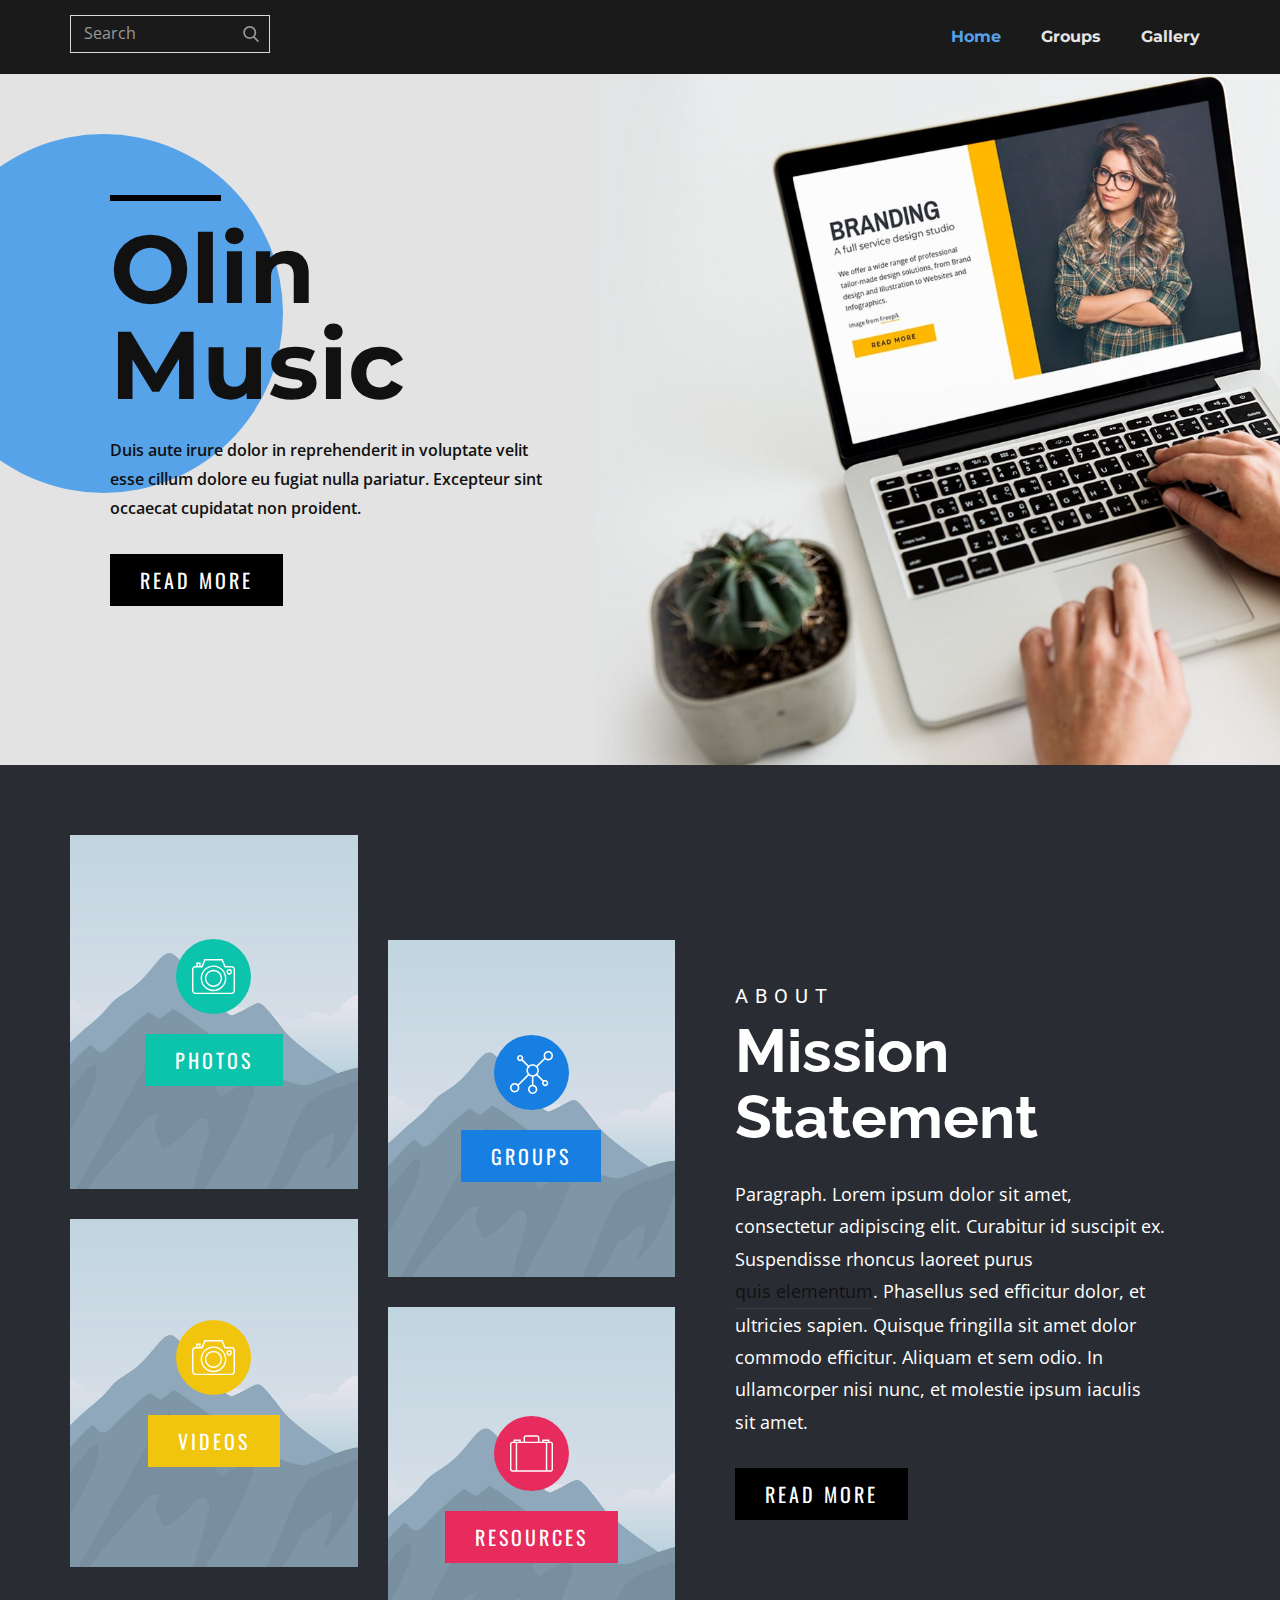
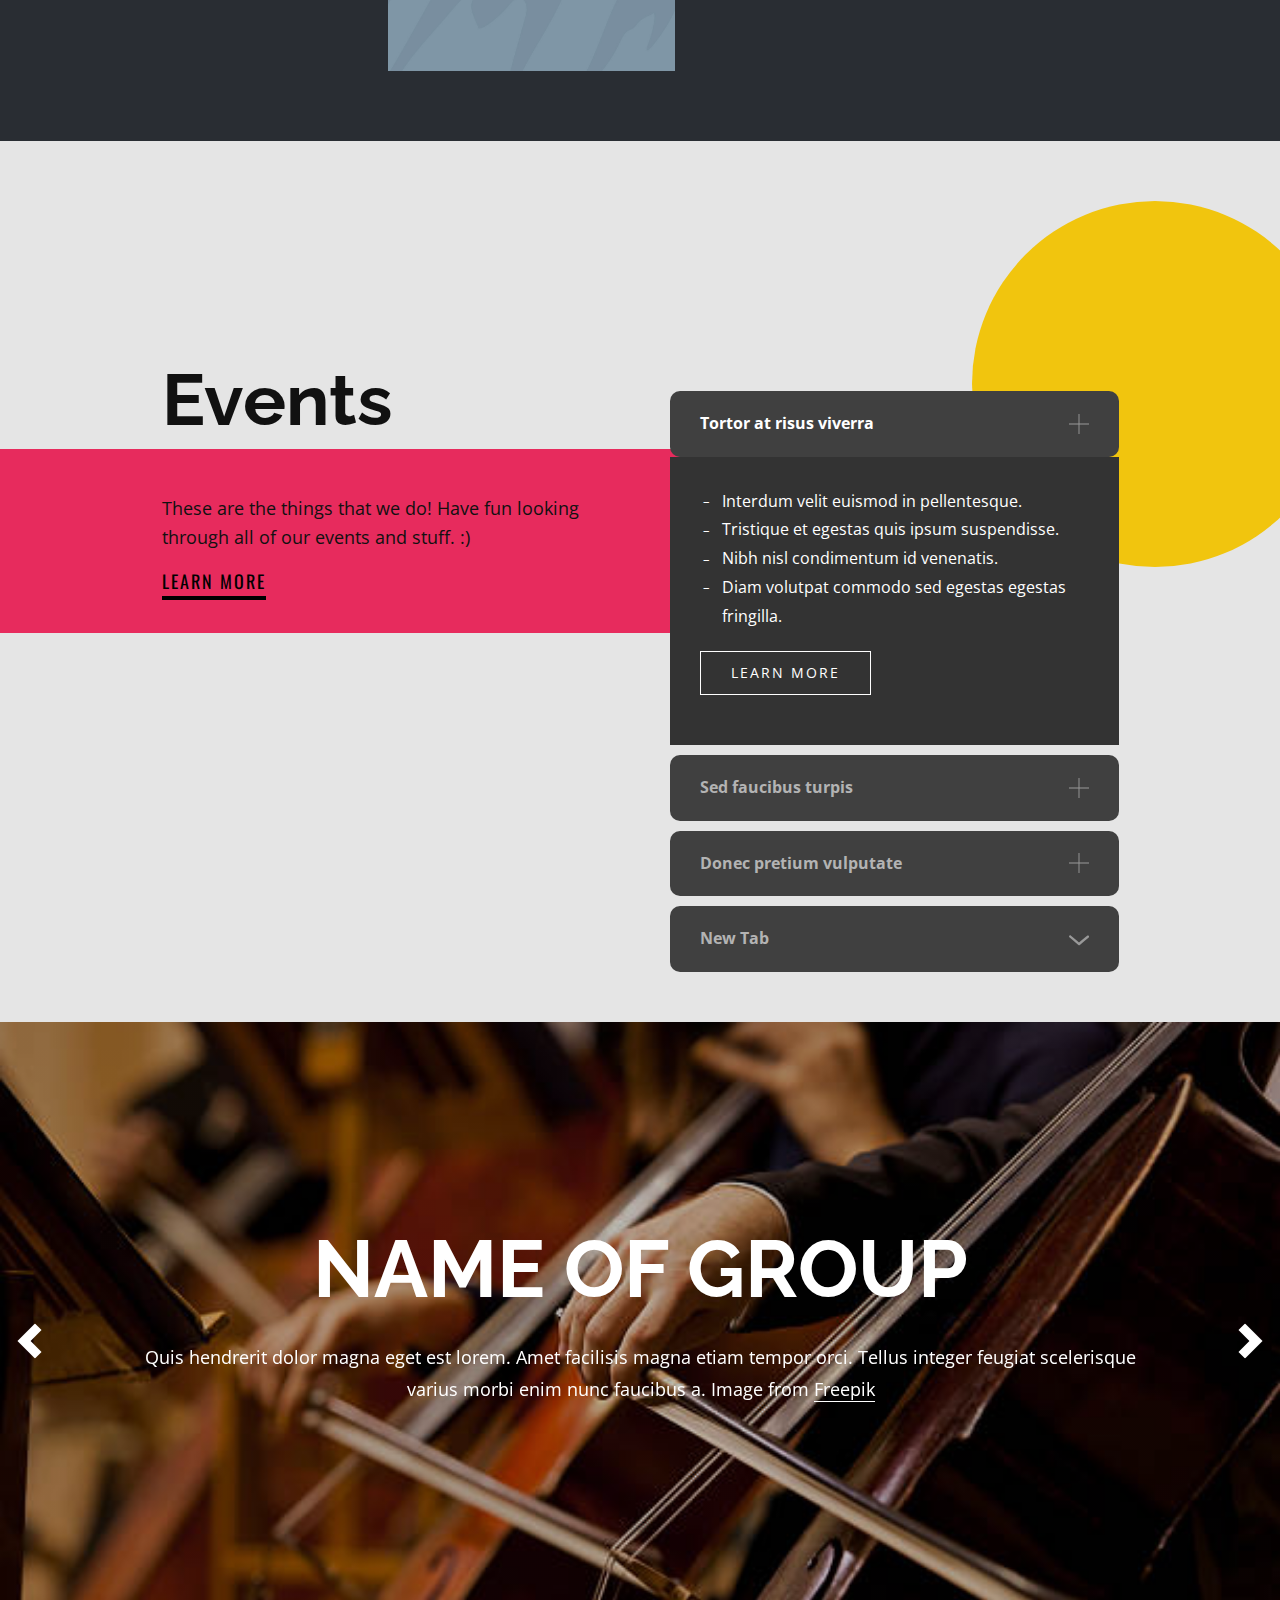
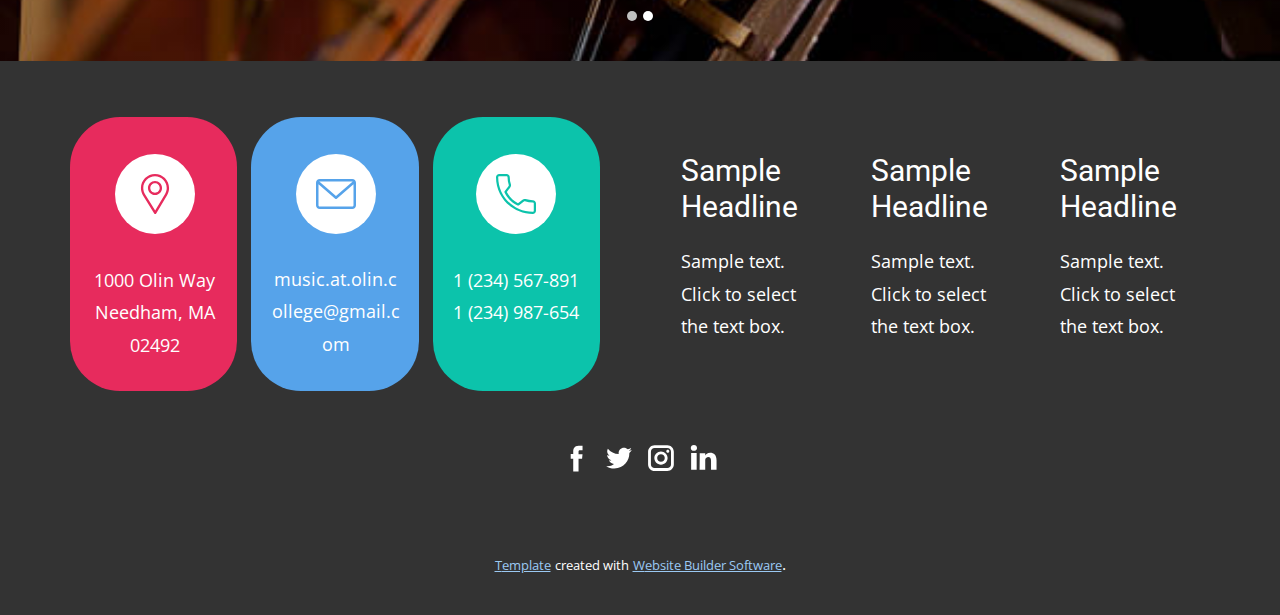
==== commit b2d141f5: "Revision of Website v 2" ====
--- a/index.html
+++ b/index.html
@@ -62,6 +62,7 @@
           <div class="u-custom-menu u-nav-container">
             <ul class="u-custom-font u-font-montserrat u-nav u-spacing-20 u-unstyled u-nav-1"><li class="u-nav-item"><a class="u-border-active-palette-1-base u-border-hover-palette-1-base u-button-style u-nav-link u-text-active-palette-1-light-1 u-text-grey-10 u-text-hover-palette-2-base" href="Home.html" style="padding: 10px;">Home</a>
 </li><li class="u-nav-item"><a class="u-border-active-palette-1-base u-border-hover-palette-1-base u-button-style u-nav-link u-text-active-palette-1-light-1 u-text-grey-10 u-text-hover-palette-2-base" href="Groups.html" style="padding: 10px;">Groups</a>
+</li><li class="u-nav-item"><a class="u-border-active-palette-1-base u-border-hover-palette-1-base u-button-style u-nav-link u-text-active-palette-1-light-1 u-text-grey-10 u-text-hover-palette-2-base" href="Gallery.html" style="padding: 10px;">Gallery</a>
 </li></ul>
           </div>
           <div class="u-custom-menu u-nav-container-collapse">
@@ -70,6 +71,7 @@
                 <div class="u-menu-close"></div>
                 <ul class="u-align-center u-nav u-popupmenu-items u-unstyled u-nav-2"><li class="u-nav-item"><a class="u-button-style u-nav-link" href="Home.html" style="padding: 10px;">Home</a>
 </li><li class="u-nav-item"><a class="u-button-style u-nav-link" href="Groups.html" style="padding: 10px;">Groups</a>
+</li><li class="u-nav-item"><a class="u-button-style u-nav-link" href="Gallery.html" style="padding: 10px;">Gallery</a>
 </li></ul>
               </div>
             </div>
@@ -87,7 +89,7 @@
                 <div class="u-border-6 u-border-black u-line u-line-horizontal u-line-1"></div>
                 <h1 class="u-custom-font u-font-montserrat u-text u-title u-text-1">Olin Music</h1>
                 <p class="u-text u-text-2"> Duis aute irure dolor in reprehenderit in voluptate velit esse cillum dolore eu fugiat nulla pariatur. Excepteur sint occaecat cupidatat non proident.</p>
-                <a href="https://nicepage.com/c/industrial-website-templates" class="u-black u-btn u-button-style u-custom-font u-font-oswald u-hover-palette-3-base u-btn-1">read more</a>
+                <a href="https://sunsprint.github.io/Draft-Music-Website-2/Groups.html" class="u-black u-btn u-button-style u-custom-font u-font-oswald u-hover-palette-3-base u-btn-1">read more</a>
               </div>
             </div>
             <div class="u-container-style u-image u-layout-cell u-right-cell u-size-34 u-image-1">
@@ -105,7 +107,7 @@
           <p class="u-text u-text-3">Paragraph. Lorem ipsum dolor sit amet, consectetur adipiscing elit. Curabitur id suscipit ex. Suspendisse rhoncus laoreet purus <a href="https://nicepage.com/wordpress-themes" class="u-border-1 u-border-grey-75 u-border-hover-palette-1-base u-btn u-button-style u-none u-text-body-color u-btn-1">quis elementum</a>. Phasellus sed efficitur dolor, et ultricies sapien. Quisque fringilla sit amet dolor commodo efficitur.
                 Aliquam et sem odio. In ullamcorper nisi nunc, et molestie ipsum iaculis sit amet. 
           </p>
-          <a href="https://nicepage.com/k/prescription-medicine-html-templates" class="u-black u-btn u-button-style u-custom-font u-font-oswald u-hover-palette-3-base u-btn-2">read more</a>
+          <a href="https://sunsprint.github.io/Draft-Music-Website-2/Groups.html" class="u-black u-btn u-button-style u-custom-font u-font-oswald u-hover-palette-3-base u-btn-2">read more</a>
         </div>
       </div>
       <div class="u-clearfix u-gutter-30 u-layout-wrap u-layout-wrap-1">
@@ -122,7 +124,7 @@
 		s4.486-10,10-10s10,4.486,10,10S35.514,42.5,30,42.5z"></path><path d="M52,19.5c-2.206,0-4,1.794-4,4s1.794,4,4,4s4-1.794,4-4S54.206,19.5,52,19.5z M52,25.5c-1.103,0-2-0.897-2-2s0.897-2,2-2
 		s2,0.897,2,2S53.103,25.5,52,25.5z"></path>
 </g></svg></span>
-                    <a href="https://nicepage.com/k/prescription-medicine-html-templates" class="u-btn u-button-style u-custom-font u-font-oswald u-hover-black u-palette-4-base u-btn-3">Photos</a>
+                    <a href="Gallery.html" data-page-id="38862754" class="u-btn u-button-style u-custom-font u-font-oswald u-hover-black u-palette-4-base u-btn-3">Photos</a>
                   </div>
                 </div>
                 <div class="u-align-center u-container-style u-image u-layout-cell u-right-cell u-size-20 u-size-30-md u-image-2" data-image-width="2000" data-image-height="1333">
@@ -134,7 +136,7 @@
 		s4.486-10,10-10s10,4.486,10,10S35.514,42.5,30,42.5z"></path><path d="M52,19.5c-2.206,0-4,1.794-4,4s1.794,4,4,4s4-1.794,4-4S54.206,19.5,52,19.5z M52,25.5c-1.103,0-2-0.897-2-2s0.897-2,2-2
 		s2,0.897,2,2S53.103,25.5,52,25.5z"></path>
 </g></svg></span>
-                    <a href="https://nicepage.com/k/prescription-medicine-html-templates" class="u-btn u-button-style u-custom-font u-font-oswald u-hover-black u-palette-3-base u-text-body-alt-color u-btn-4">Videos</a>
+                    <a href="Gallery.html" data-page-id="38862754" class="u-btn u-button-style u-custom-font u-font-oswald u-hover-black u-palette-3-base u-text-body-alt-color u-btn-4">Videos</a>
                   </div>
                 </div>
                 <div class="u-container-style u-hidden-sm u-hidden-xs u-layout-cell u-right-cell u-size-20 u-size-60-md u-layout-cell-3">
@@ -164,7 +166,7 @@
                 </div>
                 <div class="u-align-left u-container-style u-image u-layout-cell u-left-cell u-size-20 u-size-60-md u-image-4" data-image-width="2000" data-image-height="1333">
                   <div class="u-container-layout u-valign-middle u-container-layout-7"><span class="u-icon u-icon-circle u-palette-2-base u-spacing-16 u-icon-4"><svg class="u-svg-link" preserveAspectRatio="xMidYMin slice" viewBox="0 0 60 60" style=""><use xmlns:xlink="http://www.w3.org/1999/xlink" xlink:href="#svg-1bd0"></use></svg><svg xmlns="http://www.w3.org/2000/svg" xmlns:xlink="http://www.w3.org/1999/xlink" version="1.1" xml:space="preserve" class="u-svg-content" viewBox="0 0 60 60" x="0px" y="0px" id="svg-1bd0" style="enable-background:new 0 0 60 60;"><path d="M56.99,13.5H55v-3H45v3h-4V7.706C41,5.938,39.562,4.5,37.794,4.5H22.206C20.438,4.5,19,5.938,19,7.706V13.5h-4v-3H5v3H3.01  C1.351,13.5,0,14.851,0,16.51v35.98c0,1.659,1.351,3.01,3.01,3.01h53.98c1.659,0,3.01-1.351,3.01-3.01V16.51  C60,14.851,58.649,13.5,56.99,13.5z M47,12.5h6v1h-6V12.5z M21,7.706C21,7.041,21.541,6.5,22.206,6.5h15.588  C38.459,6.5,39,7.041,39,7.706V13.5H21V7.706z M19,15.5h22h4h5v38H10v-38h5H19z M7,12.5h6v1H7V12.5z M2,52.49V16.51  c0-0.557,0.453-1.01,1.01-1.01H5h3v38H3.01C2.453,53.5,2,53.047,2,52.49z M58,52.49c0,0.557-0.453,1.01-1.01,1.01H52v-38h3h1.99  c0.557,0,1.01,0.453,1.01,1.01V52.49z"></path></svg></span>
-                    <a href="https://nicepage.com/k/prescription-medicine-html-templates" class="u-btn u-button-style u-custom-font u-font-oswald u-hover-black u-palette-2-base u-btn-6">Resources</a>
+                    <a href="https://sunsprint.github.io/Draft-Music-Website-2/Groups.html" class="u-btn u-button-style u-custom-font u-font-oswald u-hover-black u-palette-2-base u-btn-6">Resources</a>
                   </div>
                 </div>
               </div>
@@ -187,7 +189,7 @@
                   <p class="u-text u-text-2">These are the things that we do! Have fun looking through all of our events and stuff. :)<br>
                     <br>
                   </p>
-                  <a href="https://nicepage.com/c/art-design-website-templates" class="u-active-none u-border-4 u-border-black u-btn u-btn-rectangle u-button-style u-custom-font u-font-oswald u-hover-none u-none u-btn-1">learn more</a>
+                  <a href="https://sunsprint.github.io/Draft-Music-Website-2/Groups.html" class="u-active-none u-border-4 u-border-black u-btn u-btn-rectangle u-button-style u-custom-font u-font-oswald u-hover-none u-none u-btn-1">learn more</a>
                 </div>
               </div>
               <div class="u-container-style u-layout-cell u-left-cell u-size-30 u-layout-cell-2">
@@ -351,8 +353,7 @@
               </div>
               <div class="u-container-style u-layout-cell u-palette-1-light-1 u-radius-50 u-shape-round u-size-20 u-layout-cell-2">
                 <div class="u-container-layout u-container-layout-2"><span class="u-icon u-icon-circle u-spacing-20 u-text-palette-1-light-1 u-white u-icon-2"><svg class="u-svg-link" preserveAspectRatio="xMidYMin slice" viewBox="0 0 479.058 479.058" style=""><use xmlns:xlink="http://www.w3.org/1999/xlink" xlink:href="#svg-6af8"></use></svg><svg id="svg-6af8" viewBox="0 0 479.058 479.058" class="u-svg-content"><path d="m434.146 59.882h-389.234c-24.766 0-44.912 20.146-44.912 44.912v269.47c0 24.766 20.146 44.912 44.912 44.912h389.234c24.766 0 44.912-20.146 44.912-44.912v-269.47c0-24.766-20.146-44.912-44.912-44.912zm0 29.941c2.034 0 3.969.422 5.738 1.159l-200.355 173.649-200.356-173.649c1.769-.736 3.704-1.159 5.738-1.159zm0 299.411h-389.234c-8.26 0-14.971-6.71-14.971-14.971v-251.648l199.778 173.141c2.822 2.441 6.316 3.655 9.81 3.655s6.988-1.213 9.81-3.655l199.778-173.141v251.649c-.001 8.26-6.711 14.97-14.971 14.97z"></path></svg></span>
-                  <p class="u-align-center u-text u-text-2">1 (234) 567-891 <br>1 (234) 987-654
-                  </p>
+                  <p class="u-align-center u-text u-text-2">music.at.olin.college@gmail.com</p>
                 </div>
               </div>
               <div class="u-container-style u-layout-cell u-palette-4-base u-radius-50 u-right-cell u-shape-round u-size-20 u-layout-cell-3">
--- a/nicepage.css
+++ b/nicepage.css
@@ -33454,6 +33454,68 @@
         }
 
         
+        
+        .u-custom-color-2,
+        .u-body.u-custom-color-2,
+        .u-container-style.u-custom-color-2:before,
+        .u-table-alt-custom-color-2 tr:nth-child(even)
+        {
+            color: #ffffff;
+            background-color: #169cff;
+        }
+
+        .u-button-style.u-custom-color-2,
+        .u-button-style.u-custom-color-2[class*="u-border-"]
+        {
+            color: #ffffff !important;
+            background-color: #169cff !important;
+        }
+
+        .u-button-style.u-custom-color-2:hover,
+        .u-button-style.u-custom-color-2[class*="u-border-"]:hover,
+        .u-button-style.u-custom-color-2:focus,
+        .u-button-style.u-custom-color-2[class*="u-border-"]:focus,
+        .u-button-style.u-button-style.u-custom-color-2:active,
+        .u-button-style.u-button-style.u-custom-color-2[class*="u-border-"]:active,
+        .u-button-style.u-button-style.u-custom-color-2.active,
+        .u-button-style.u-button-style.u-custom-color-2[class*="u-border-"].active,
+        li.active > .u-button-style.u-button-style.u-custom-color-2,
+        li.active > .u-button-style.u-button-style.u-custom-color-2[class*="u-border-"]
+        {
+            color: #ffffff !important;
+            background-color: #008ff9 !important;
+        }
+
+        .u-hover-custom-color-2:hover,
+        .u-hover-custom-color-2[class*="u-border-"]:hover,
+        .u-hover-custom-color-2:focus,
+        .u-hover-custom-color-2[class*="u-border-"]:focus,
+        .u-active-custom-color-2.u-active.u-active,
+        .u-active-custom-color-2[class*="u-border-"].u-active.u-active,
+        a.u-button-style.u-hover-custom-color-2:hover,
+        a.u-button-style.u-hover-custom-color-2[class*="u-border-"]:hover,
+        a.u-button-style:hover > .u-hover-custom-color-2,
+        a.u-button-style:hover > .u-hover-custom-color-2[class*="u-border-"],
+        a.u-button-style.u-hover-custom-color-2:focus,
+        a.u-button-style.u-hover-custom-color-2[class*="u-border-"]:focus,
+        a.u-button-style.u-button-style.u-active-custom-color-2:active,
+        a.u-button-style.u-button-style.u-active-custom-color-2[class*="u-border-"]:active,
+        a.u-button-style.u-button-style.u-active-custom-color-2.active,
+        a.u-button-style.u-button-style.u-active-custom-color-2[class*="u-border-"].active,
+        a.u-button-style.u-button-style.active > .u-active-custom-color-2,
+        a.u-button-style.u-button-style.active > .u-active-custom-color-2[class*="u-border-"],
+        li.active > a.u-button-style.u-button-style.u-active-custom-color-2,
+        li.active > a.u-button-style.u-button-style.u-active-custom-color-2[class*="u-border-"]
+        {
+            color: #ffffff !important;
+            background-color: #169cff !important;
+        }
+
+        a.u-link.u-hover-custom-color-2:hover {
+            color: #169cff !important;
+        }
+
+        
 
         
         .u-border-custom-color-1,
@@ -33501,6 +33563,54 @@
         .u-link.u-border-custom-color-1[class*="u-border-"]:hover
         {
             border-color: #f9ab00 !important;
+        }
+        
+        
+        .u-border-custom-color-2,
+        .u-separator-custom-color-2:after
+        {
+            border-color: #169cff;
+            stroke: #169cff;
+        }
+
+        .u-button-style.u-border-custom-color-2
+        {
+            border-color: #169cff !important;
+            color: #169cff !important;
+            background-color: transparent !important;
+        }
+
+        .u-button-style.u-border-custom-color-2:hover,
+        .u-button-style.u-border-custom-color-2:focus
+        {
+            border-color: #008ff9 !important;
+            color: #008ff9 !important;
+            background-color: transparent !important;
+        }
+
+        .u-border-hover-custom-color-2:hover,
+        .u-border-hover-custom-color-2:focus,
+        .u-border-active-custom-color-2.u-active.u-active,
+        a.u-button-style.u-border-hover-custom-color-2:hover,
+        a.u-button-style:hover > .u-border-hover-custom-color-2,
+        a.u-button-style.u-border-hover-custom-color-2:focus,
+        a.u-button-style.u-button-style.u-border-active-custom-color-2:active,
+        a.u-button-style.u-button-style.u-border-active-custom-color-2.active,
+        a.u-button-style.u-button-style.active > .u-border-active-custom-color-2,
+        li.active > a.u-button-style.u-button-style.u-border-active-custom-color-2
+        {
+            color: #169cff !important;
+            border-color: #169cff !important;
+        }
+
+        .u-link.u-border-custom-color-2[class*="u-border-"]
+        {
+            border-color: #169cff !important;
+        }
+
+        .u-link.u-border-custom-color-2[class*="u-border-"]:hover
+        {
+            border-color: #008ff9 !important;
         }
         
 
@@ -33561,6 +33671,65 @@
         a.u-link.u-text-hover-custom-color-1:hover
         {
             color: #ffb616 !important;
+        }
+        
+        
+        .u-text-custom-color-2,
+        a.u-button-style.u-text-custom-color-2,
+        a.u-button-style.u-text-custom-color-2[class*="u-border-"]
+        {
+            color: #169cff !important;
+        }
+
+        a.u-button-style.u-text-custom-color-2:hover,
+        a.u-button-style.u-text-custom-color-2[class*="u-border-"]:hover,
+        a.u-button-style.u-text-custom-color-2:focus,
+        a.u-button-style.u-text-custom-color-2[class*="u-border-"]:focus,
+        a.u-button-style.u-button-style.u-text-custom-color-2:active,
+        a.u-button-style.u-button-style.u-text-custom-color-2[class*="u-border-"]:active,
+        a.u-button-style.u-button-style.u-text-custom-color-2.active,
+        a.u-button-style.u-button-style.u-text-custom-color-2[class*="u-border-"].active
+        {
+            color: #008ff9 !important;
+        }
+
+        a.u-button-style:hover > .u-text-hover-custom-color-2,
+        a.u-button-style:hover > .u-text-hover-custom-color-2[class*="u-border-"],
+        a.u-button-style.u-button-style.u-text-hover-custom-color-2:hover,
+        a.u-button-style.u-button-style.u-text-hover-custom-color-2[class*="u-border-"]:hover,
+        a.u-button-style.u-button-style.u-text-hover-custom-color-2:focus,
+        a.u-button-style.u-button-style.u-text-hover-custom-color-2[class*="u-border-"]:focus,
+        a.u-button-style.u-button-style.u-button-style.u-text-active-custom-color-2:active,
+        a.u-button-style.u-button-style.u-button-style.u-text-active-custom-color-2[class*="u-border-"]:active,
+        a.u-button-style.u-button-style.u-button-style.u-text-active-custom-color-2.active,
+        a.u-button-style.u-button-style.u-button-style.u-text-active-custom-color-2[class*="u-border-"].active,
+        a.u-button-style.u-button-style.active > .u-text-active-custom-color-2,
+        a.u-button-style.u-button-style.active > .u-text-active-custom-color-2[class*="u-border-"],
+        :not(.level-2) > .u-nav > .u-nav-item > a.u-nav-link.u-text-hover-custom-color-2:hover,
+        :not(.level-2) > .u-nav > .u-nav-item > a.u-nav-link.u-nav-link.u-text-active-custom-color-2.active,
+        .u-popupmenu-items.u-text-hover-custom-color-2 .u-nav-link:hover,
+        .u-popupmenu-items.u-popupmenu-items.u-text-active-custom-color-2 .u-nav-link.active
+        {
+            color: #169cff !important;
+        }
+
+        .u-text-custom-color-2 svg,
+        .u-text-hover-custom-color-2:hover svg,
+        .u-button-style:hover > .u-text-hover-custom-color-2 svg,
+        .u-button-style.u-button-style.active > .u-text-active-custom-color-2 svg,
+        .u-text-hover-custom-color-2:focus svg
+        {
+            fill: #169cff;
+        }
+
+        .u-link.u-text-custom-color-2:hover
+        {
+            color: #008ff9 !important;
+        }
+
+        a.u-link.u-text-hover-custom-color-2:hover
+        {
+            color: #169cff !important;
         }
 
         
@@ -33818,25 +33987,25 @@
         /** color-rules **/
 
         /** alt-color-rules **/
-        .u-body-color a,.u-palette-1-base a,.u-palette-1-dark-3 a,.u-palette-1-dark-2 a,.u-palette-1-dark-1 a,.u-palette-1 a,.u-palette-1-light-1 a,.u-palette-2-base a,.u-palette-2-dark-3 a,.u-palette-2-dark-2 a,.u-palette-2-dark-1 a,.u-palette-2 a,.u-palette-2-light-1 a,.u-palette-3-dark-3 a,.u-palette-3-dark-2 a,.u-palette-3-dark-1 a,.u-palette-4-base a,.u-palette-4-dark-3 a,.u-palette-4-dark-2 a,.u-palette-4-dark-1 a,.u-palette-5-dark-3 a,.u-palette-5-dark-2 a,.u-palette-5-dark-1 a,.u-grey-40 a,.u-grey-30 a,.u-grey-90 a,.u-grey-80 a,.u-grey-75 a,.u-black a,.u-grey-70 a,.u-grey-60 a,.u-grey-50 a,.u-grey-dark-3 a,.u-grey-dark-2 a,.u-grey-dark-1 a,.u-grey a,.u-shading a,.u-overlap-contrast .u-header a:not(.u-nav-link):not(.u-btn)
+        .u-custom-color-2 a,.u-body-color a,.u-palette-1-base a,.u-palette-1-dark-3 a,.u-palette-1-dark-2 a,.u-palette-1-dark-1 a,.u-palette-1 a,.u-palette-1-light-1 a,.u-palette-2-base a,.u-palette-2-dark-3 a,.u-palette-2-dark-2 a,.u-palette-2-dark-1 a,.u-palette-2 a,.u-palette-2-light-1 a,.u-palette-3-dark-3 a,.u-palette-3-dark-2 a,.u-palette-3-dark-1 a,.u-palette-4-base a,.u-palette-4-dark-3 a,.u-palette-4-dark-2 a,.u-palette-4-dark-1 a,.u-palette-5-dark-3 a,.u-palette-5-dark-2 a,.u-palette-5-dark-1 a,.u-grey-40 a,.u-grey-30 a,.u-grey-90 a,.u-grey-80 a,.u-grey-75 a,.u-black a,.u-grey-70 a,.u-grey-60 a,.u-grey-50 a,.u-grey-dark-3 a,.u-grey-dark-2 a,.u-grey-dark-1 a,.u-grey a,.u-shading a,.u-overlap-contrast .u-header a:not(.u-nav-link):not(.u-btn)
         {
         color: #9bc9f3;
         }
-        .u-body-color a:hover,.u-palette-1-base a:hover,.u-palette-1-dark-3 a:hover,.u-palette-1-dark-2 a:hover,.u-palette-1-dark-1 a:hover,.u-palette-1 a:hover,.u-palette-1-light-1 a:hover,.u-palette-2-base a:hover,.u-palette-2-dark-3 a:hover,.u-palette-2-dark-2 a:hover,.u-palette-2-dark-1 a:hover,.u-palette-2 a:hover,.u-palette-2-light-1 a:hover,.u-palette-3-dark-3 a:hover,.u-palette-3-dark-2 a:hover,.u-palette-3-dark-1 a:hover,.u-palette-4-base a:hover,.u-palette-4-dark-3 a:hover,.u-palette-4-dark-2 a:hover,.u-palette-4-dark-1 a:hover,.u-palette-5-dark-3 a:hover,.u-palette-5-dark-2 a:hover,.u-palette-5-dark-1 a:hover,.u-grey-40 a:hover,.u-grey-30 a:hover,.u-grey-90 a:hover,.u-grey-80 a:hover,.u-grey-75 a:hover,.u-black a:hover,.u-grey-70 a:hover,.u-grey-60 a:hover,.u-grey-50 a:hover,.u-grey-dark-3 a:hover,.u-grey-dark-2 a:hover,.u-grey-dark-1 a:hover,.u-grey a:hover
+        .u-custom-color-2 a:hover,.u-body-color a:hover,.u-palette-1-base a:hover,.u-palette-1-dark-3 a:hover,.u-palette-1-dark-2 a:hover,.u-palette-1-dark-1 a:hover,.u-palette-1 a:hover,.u-palette-1-light-1 a:hover,.u-palette-2-base a:hover,.u-palette-2-dark-3 a:hover,.u-palette-2-dark-2 a:hover,.u-palette-2-dark-1 a:hover,.u-palette-2 a:hover,.u-palette-2-light-1 a:hover,.u-palette-3-dark-3 a:hover,.u-palette-3-dark-2 a:hover,.u-palette-3-dark-1 a:hover,.u-palette-4-base a:hover,.u-palette-4-dark-3 a:hover,.u-palette-4-dark-2 a:hover,.u-palette-4-dark-1 a:hover,.u-palette-5-dark-3 a:hover,.u-palette-5-dark-2 a:hover,.u-palette-5-dark-1 a:hover,.u-grey-40 a:hover,.u-grey-30 a:hover,.u-grey-90 a:hover,.u-grey-80 a:hover,.u-grey-75 a:hover,.u-black a:hover,.u-grey-70 a:hover,.u-grey-60 a:hover,.u-grey-50 a:hover,.u-grey-dark-3 a:hover,.u-grey-dark-2 a:hover,.u-grey-dark-1 a:hover,.u-grey a:hover
         {
         color: #a1a1a1;
         }
-        .u-body-color .u-btn,.u-palette-1-base .u-btn,.u-palette-1-dark-3 .u-btn,.u-palette-1-dark-2 .u-btn,.u-palette-1-dark-1 .u-btn,.u-palette-1 .u-btn,.u-palette-1-light-1 .u-btn,.u-palette-2-base .u-btn,.u-palette-2-dark-3 .u-btn,.u-palette-2-dark-2 .u-btn,.u-palette-2-dark-1 .u-btn,.u-palette-2 .u-btn,.u-palette-2-light-1 .u-btn,.u-palette-3-dark-3 .u-btn,.u-palette-3-dark-2 .u-btn,.u-palette-3-dark-1 .u-btn,.u-palette-4-base .u-btn,.u-palette-4-dark-3 .u-btn,.u-palette-4-dark-2 .u-btn,.u-palette-4-dark-1 .u-btn,.u-palette-5-dark-3 .u-btn,.u-palette-5-dark-2 .u-btn,.u-palette-5-dark-1 .u-btn,.u-grey-40 .u-btn,.u-grey-30 .u-btn,.u-grey-90 .u-btn,.u-grey-80 .u-btn,.u-grey-75 .u-btn,.u-black .u-btn,.u-grey-70 .u-btn,.u-grey-60 .u-btn,.u-grey-50 .u-btn,.u-grey-dark-3 .u-btn,.u-grey-dark-2 .u-btn,.u-grey-dark-1 .u-btn,.u-grey .u-btn,.u-shading .u-btn,.u-overlap-contrast .u-header .u-btn
+        .u-custom-color-2 .u-btn,.u-body-color .u-btn,.u-palette-1-base .u-btn,.u-palette-1-dark-3 .u-btn,.u-palette-1-dark-2 .u-btn,.u-palette-1-dark-1 .u-btn,.u-palette-1 .u-btn,.u-palette-1-light-1 .u-btn,.u-palette-2-base .u-btn,.u-palette-2-dark-3 .u-btn,.u-palette-2-dark-2 .u-btn,.u-palette-2-dark-1 .u-btn,.u-palette-2 .u-btn,.u-palette-2-light-1 .u-btn,.u-palette-3-dark-3 .u-btn,.u-palette-3-dark-2 .u-btn,.u-palette-3-dark-1 .u-btn,.u-palette-4-base .u-btn,.u-palette-4-dark-3 .u-btn,.u-palette-4-dark-2 .u-btn,.u-palette-4-dark-1 .u-btn,.u-palette-5-dark-3 .u-btn,.u-palette-5-dark-2 .u-btn,.u-palette-5-dark-1 .u-btn,.u-grey-40 .u-btn,.u-grey-30 .u-btn,.u-grey-90 .u-btn,.u-grey-80 .u-btn,.u-grey-75 .u-btn,.u-black .u-btn,.u-grey-70 .u-btn,.u-grey-60 .u-btn,.u-grey-50 .u-btn,.u-grey-dark-3 .u-btn,.u-grey-dark-2 .u-btn,.u-grey-dark-1 .u-btn,.u-grey .u-btn,.u-shading .u-btn,.u-overlap-contrast .u-header .u-btn
         {
         background-color: #9bc9f3;
         color: #000000;
         }
-        .u-body-color .u-btn:hover,.u-palette-1-base .u-btn:hover,.u-palette-1-dark-3 .u-btn:hover,.u-palette-1-dark-2 .u-btn:hover,.u-palette-1-dark-1 .u-btn:hover,.u-palette-1 .u-btn:hover,.u-palette-1-light-1 .u-btn:hover,.u-palette-2-base .u-btn:hover,.u-palette-2-dark-3 .u-btn:hover,.u-palette-2-dark-2 .u-btn:hover,.u-palette-2-dark-1 .u-btn:hover,.u-palette-2 .u-btn:hover,.u-palette-2-light-1 .u-btn:hover,.u-palette-3-dark-3 .u-btn:hover,.u-palette-3-dark-2 .u-btn:hover,.u-palette-3-dark-1 .u-btn:hover,.u-palette-4-base .u-btn:hover,.u-palette-4-dark-3 .u-btn:hover,.u-palette-4-dark-2 .u-btn:hover,.u-palette-4-dark-1 .u-btn:hover,.u-palette-5-dark-3 .u-btn:hover,.u-palette-5-dark-2 .u-btn:hover,.u-palette-5-dark-1 .u-btn:hover,.u-grey-40 .u-btn:hover,.u-grey-30 .u-btn:hover,.u-grey-90 .u-btn:hover,.u-grey-80 .u-btn:hover,.u-grey-75 .u-btn:hover,.u-black .u-btn:hover,.u-grey-70 .u-btn:hover,.u-grey-60 .u-btn:hover,.u-grey-50 .u-btn:hover,.u-grey-dark-3 .u-btn:hover,.u-grey-dark-2 .u-btn:hover,.u-grey-dark-1 .u-btn:hover,.u-grey .u-btn:hover,.u-shading .u-btn:hover,.u-overlap-contrast .u-header .u-btn:hover
+        .u-custom-color-2 .u-btn:hover,.u-body-color .u-btn:hover,.u-palette-1-base .u-btn:hover,.u-palette-1-dark-3 .u-btn:hover,.u-palette-1-dark-2 .u-btn:hover,.u-palette-1-dark-1 .u-btn:hover,.u-palette-1 .u-btn:hover,.u-palette-1-light-1 .u-btn:hover,.u-palette-2-base .u-btn:hover,.u-palette-2-dark-3 .u-btn:hover,.u-palette-2-dark-2 .u-btn:hover,.u-palette-2-dark-1 .u-btn:hover,.u-palette-2 .u-btn:hover,.u-palette-2-light-1 .u-btn:hover,.u-palette-3-dark-3 .u-btn:hover,.u-palette-3-dark-2 .u-btn:hover,.u-palette-3-dark-1 .u-btn:hover,.u-palette-4-base .u-btn:hover,.u-palette-4-dark-3 .u-btn:hover,.u-palette-4-dark-2 .u-btn:hover,.u-palette-4-dark-1 .u-btn:hover,.u-palette-5-dark-3 .u-btn:hover,.u-palette-5-dark-2 .u-btn:hover,.u-palette-5-dark-1 .u-btn:hover,.u-grey-40 .u-btn:hover,.u-grey-30 .u-btn:hover,.u-grey-90 .u-btn:hover,.u-grey-80 .u-btn:hover,.u-grey-75 .u-btn:hover,.u-black .u-btn:hover,.u-grey-70 .u-btn:hover,.u-grey-60 .u-btn:hover,.u-grey-50 .u-btn:hover,.u-grey-dark-3 .u-btn:hover,.u-grey-dark-2 .u-btn:hover,.u-grey-dark-1 .u-btn:hover,.u-grey .u-btn:hover,.u-shading .u-btn:hover,.u-overlap-contrast .u-header .u-btn:hover
         {
         background-color: #77b6ef;
         color: #ffffff;
         }
-        .u-body-color .u-btn:active,.u-palette-1-base .u-btn:active,.u-palette-1-dark-3 .u-btn:active,.u-palette-1-dark-2 .u-btn:active,.u-palette-1-dark-1 .u-btn:active,.u-palette-1 .u-btn:active,.u-palette-1-light-1 .u-btn:active,.u-palette-2-base .u-btn:active,.u-palette-2-dark-3 .u-btn:active,.u-palette-2-dark-2 .u-btn:active,.u-palette-2-dark-1 .u-btn:active,.u-palette-2 .u-btn:active,.u-palette-2-light-1 .u-btn:active,.u-palette-3-dark-3 .u-btn:active,.u-palette-3-dark-2 .u-btn:active,.u-palette-3-dark-1 .u-btn:active,.u-palette-4-base .u-btn:active,.u-palette-4-dark-3 .u-btn:active,.u-palette-4-dark-2 .u-btn:active,.u-palette-4-dark-1 .u-btn:active,.u-palette-5-dark-3 .u-btn:active,.u-palette-5-dark-2 .u-btn:active,.u-palette-5-dark-1 .u-btn:active,.u-grey-40 .u-btn:active,.u-grey-30 .u-btn:active,.u-grey-90 .u-btn:active,.u-grey-80 .u-btn:active,.u-grey-75 .u-btn:active,.u-black .u-btn:active,.u-grey-70 .u-btn:active,.u-grey-60 .u-btn:active,.u-grey-50 .u-btn:active,.u-grey-dark-3 .u-btn:active,.u-grey-dark-2 .u-btn:active,.u-grey-dark-1 .u-btn:active,.u-grey .u-btn:active,.u-shading .u-btn:active,.u-overlap-contrast .u-header .u-btn:active
+        .u-custom-color-2 .u-btn:active,.u-body-color .u-btn:active,.u-palette-1-base .u-btn:active,.u-palette-1-dark-3 .u-btn:active,.u-palette-1-dark-2 .u-btn:active,.u-palette-1-dark-1 .u-btn:active,.u-palette-1 .u-btn:active,.u-palette-1-light-1 .u-btn:active,.u-palette-2-base .u-btn:active,.u-palette-2-dark-3 .u-btn:active,.u-palette-2-dark-2 .u-btn:active,.u-palette-2-dark-1 .u-btn:active,.u-palette-2 .u-btn:active,.u-palette-2-light-1 .u-btn:active,.u-palette-3-dark-3 .u-btn:active,.u-palette-3-dark-2 .u-btn:active,.u-palette-3-dark-1 .u-btn:active,.u-palette-4-base .u-btn:active,.u-palette-4-dark-3 .u-btn:active,.u-palette-4-dark-2 .u-btn:active,.u-palette-4-dark-1 .u-btn:active,.u-palette-5-dark-3 .u-btn:active,.u-palette-5-dark-2 .u-btn:active,.u-palette-5-dark-1 .u-btn:active,.u-grey-40 .u-btn:active,.u-grey-30 .u-btn:active,.u-grey-90 .u-btn:active,.u-grey-80 .u-btn:active,.u-grey-75 .u-btn:active,.u-black .u-btn:active,.u-grey-70 .u-btn:active,.u-grey-60 .u-btn:active,.u-grey-50 .u-btn:active,.u-grey-dark-3 .u-btn:active,.u-grey-dark-2 .u-btn:active,.u-grey-dark-1 .u-btn:active,.u-grey .u-btn:active,.u-shading .u-btn:active,.u-overlap-contrast .u-header .u-btn:active
         {
         background-color: #77b6ef;
         color: #ffffff;
